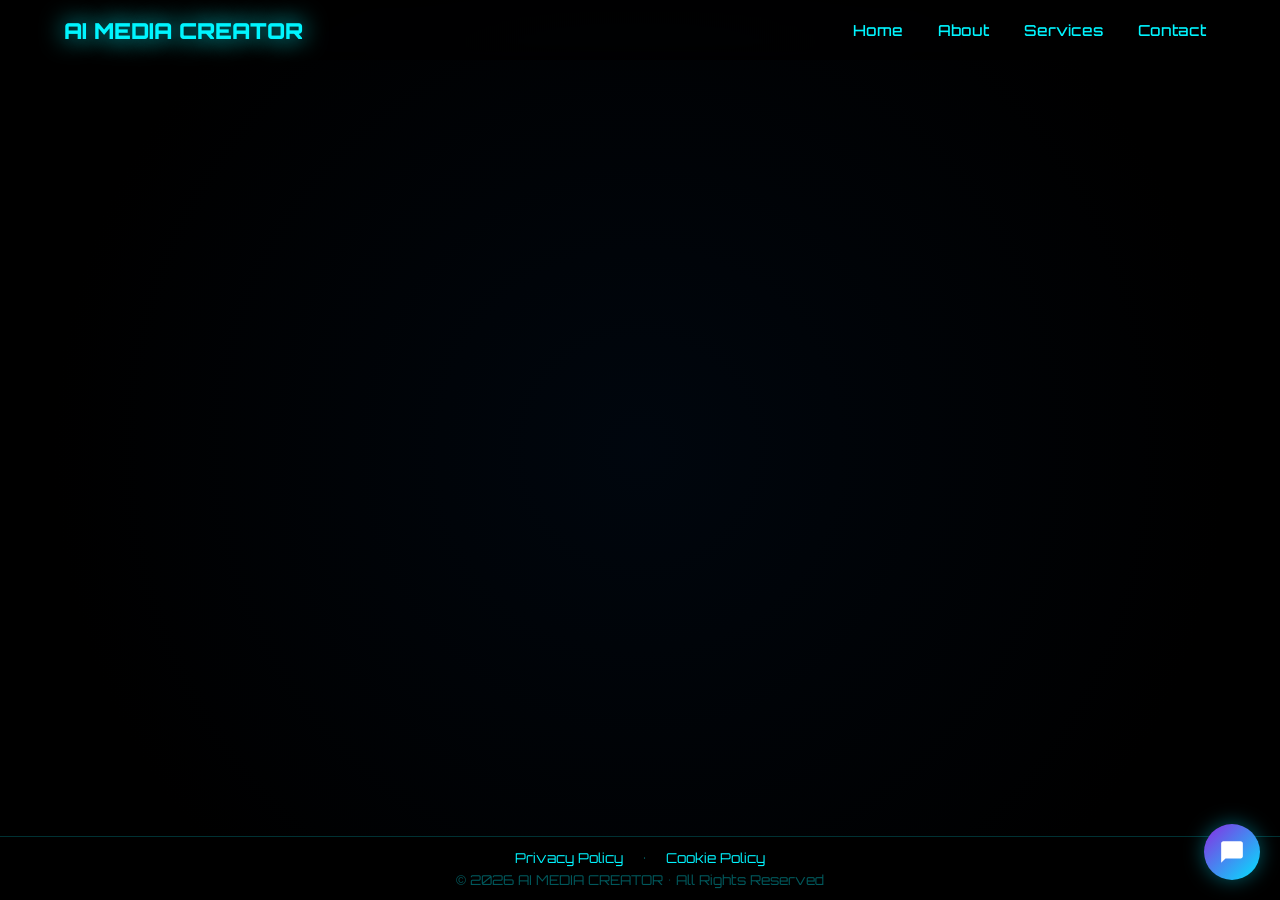
==== mediacreator/index.html @ 1df4044c "Add files via upload" ====
<!DOCTYPE html>
<html lang="en">
<head>
  <meta charset="UTF-8">
  <meta name="viewport" content="width=device-width, initial-scale=1.0">
  <!-- Erős SEO leírás és kulcsszavak a főoldalhoz -->
  <meta name="description" content="AI Media Creator is a cutting-edge creative studio specializing in AI-powered video production, AI logos, animations, and futuristic web design.">
  <meta name="keywords" content="AI video, AI media, AI creator, AI logo, artificial intelligence animation, futuristic web design, media production">
  <title>AI MEDIA CREATOR | Next-Gen AI Video & Media Studio</title>
  <style>
    @import url('https://fonts.googleapis.com/css2?family=Orbitron:wght@400;500;700;900&display=swap');
    * { margin: 0; padding: 0; box-sizing: border-box; }
    body { font-family: 'Orbitron', sans-serif; color: #00f5ff; background: #000; min-height: 100vh; display: flex; flex-direction: column; overflow-x: hidden; }
    .video-bg { position: fixed; top: 0; left: 0; width: 100%; height: 100%; object-fit: contain; z-index: -2; background: #000; }
    .overlay { position: fixed; inset: 0; background: radial-gradient(circle, rgba(0,20,45,0.30) 0%, rgba(0,0,0,0.88) 75%); z-index: -1; }
    header { position: fixed; top: 0; width: 100%; height: 60px; padding: 0 5%; display: flex; justify-content: space-between; align-items: center; z-index: 100; backdrop-filter: blur(12px); background: rgba(0,0,0,0.4); }
    .logo { font-size: 22px; font-weight: 900; text-shadow: 0 0 25px #00f5ff; }
    nav { display: flex; gap: 15px; flex-wrap: wrap; justify-content: center; }
    nav a { color: #00f5ff; text-decoration: none; font-weight: 500; font-size: 0.95rem; padding: 5px 10px; transition: 0.3s; }
    nav a:hover { text-shadow: 0 0 15px #00f5ff; color: white; }
    .main-content { flex: 1; display: flex; align-items: center; justify-content: center; position: relative; z-index: 2; padding-top: 80px; }
    footer { text-align: center; padding: 12px 20px; background: #000; border-top: 1px solid rgba(0, 245, 255, 0.2); font-size: 0.85rem; color: rgba(0, 245, 255, 0.6); z-index: 10; margin-top: auto; }
    footer a { color: #00f5ff; text-decoration: none; margin: 0 15px; transition: 0.3s; }
    footer a:hover { color: white; text-shadow: 0 0 10px #00f5ff; }
    .copyright { margin-top: 5px; opacity: 0.6; }

    @media (max-width: 768px) {
      header { flex-direction: column; height: auto; padding: 15px 5%; }
      nav { margin-top: 12px; gap: 10px; }
      .main-content { padding-top: 180px; } 
    }
  </style>
</head>
<body>
  <video class="video-bg" autoplay playsinline id="bgVideo">
    <source src="background.mp4" type="video/mp4">
  </video>
  <div class="overlay"></div>

  <header>
    <div class="logo">AI MEDIA CREATOR</div>
    <nav>
      <a href="index.html">Home</a>
      <a href="about.html">About</a>
      <a href="portfolio.html">Services</a>
      <a href="contact.html">Contact</a>
    </nav>
  </header>

  <div class="main-content">
    <!-- Ez a szöveg a képernyőn láthatatlan, de a Google el tudja olvasni! -->
    <h1 style="position:absolute; width:1px; height:1px; overflow:hidden; clip:rect(1px,1px,1px,1px);">AI Media Creator - Professional AI Video & Media Studio</h1>
  </div>

  <footer>
    <p>
      <a href="privacy.html">Privacy Policy</a> • 
      <a href="cookies.html">Cookie Policy</a>
    </p>
    <p class="copyright">© 2026 AI MEDIA CREATOR • All Rights Reserved</p>
  </footer>

  <script>
    const video = document.getElementById('bgVideo');
    video.muted = false;
    video.volume = 0.42;
    video.play().catch(() => {});
  </script>
</body>
<style>
    /* LEBEGŐ GOMB */
    #ai-chat-fab {
        position: fixed;
        bottom: 20px;
        right: 20px;
        width: 56px;
        height: 56px;
        background: linear-gradient(135deg, #8a2be2, #00e5ff);
        border: none;
        border-radius: 50%;
        cursor: pointer;
        z-index: 9999;
        display: flex;
        align-items: center;
        justify-content: center;
        box-shadow: 0 0 20px rgba(0, 229, 255, 0.4);
        transition: transform 0.2s ease, box-shadow 0.2s ease;
    }

    #ai-chat-fab:hover {
        transform: scale(1.1);
        box-shadow: 0 0 30px rgba(0, 229, 255, 0.6);
    }

    #ai-chat-fab svg {
        width: 26px;
        height: 26px;
        fill: #fff;
    }

    /* WIDGET - alapból rejtve */
    #ai-chat-widget {
        position: fixed;
        bottom: 90px;
        right: 20px;
        width: 350px;
        height: 450px;
        background-color: #050508;
        border: 1px solid #00e5ff;
        border-radius: 12px;
        box-shadow: 0 0 15px rgba(0, 229, 255, 0.2);
        display: flex;
        flex-direction: column;
        font-family: 'Segoe UI', Tahoma, Geneva, Verdana, sans-serif;
        color: #ffffff;
        z-index: 9998;
        overflow: hidden;
        transform: scale(0.8) translateY(20px);
        opacity: 0;
        pointer-events: none;
        transition: transform 0.25s ease, opacity 0.25s ease;
        transform-origin: bottom right;
    }

    #ai-chat-widget.open {
        transform: scale(1) translateY(0);
        opacity: 1;
        pointer-events: all;
    }

    @media (max-width: 480px) {
        #ai-chat-widget {
            width: calc(100vw - 24px);
            height: 380px;
            bottom: 85px;
            right: 12px;
            left: 12px;
            transform-origin: bottom center;
        }

        #ai-chat-fab {
            bottom: 16px;
            right: 16px;
        }
    }

    #ai-chat-header {
        background: linear-gradient(90deg, #1a1a2e 0%, #050508 100%);
        border-bottom: 1px solid #8a2be2;
        padding: 12px 15px;
        display: flex;
        justify-content: space-between;
        align-items: center;
        font-weight: bold;
        letter-spacing: 1px;
        font-size: 14px;
        flex-shrink: 0;
    }

    #ai-chat-close-btn {
        background: none;
        border: none;
        color: #00e5ff;
        cursor: pointer;
        font-size: 20px;
        padding: 0 5px;
        line-height: 1;
        min-width: 30px;
        min-height: 30px;
        display: flex;
        align-items: center;
        justify-content: center;
    }

    #ai-chat-messages {
        flex-grow: 1;
        padding: 12px;
        overflow-y: auto;
        display: flex;
        flex-direction: column;
        gap: 8px;
        -webkit-overflow-scrolling: touch;
    }

    .chat-message {
        padding: 9px 12px;
        border-radius: 8px;
        max-width: 85%;
        line-height: 1.4;
        font-size: 13px;
        word-break: break-word;
    }

    .ai-message {
        background-color: #1a1a2e;
        align-self: flex-start;
        border-left: 2px solid #8a2be2;
    }

    .user-message {
        background-color: #00e5ff;
        color: #000;
        align-self: flex-end;
        border-right: 2px solid #008b99;
    }

    #ai-chat-input-area {
        display: flex;
        padding: 10px;
        border-top: 1px solid #333;
        background-color: #0a0a0f;
        flex-shrink: 0;
        gap: 8px;
    }

    #ai-chat-input {
        flex-grow: 1;
        background-color: transparent;
        border: 1px solid #444;
        color: #fff;
        padding: 10px;
        border-radius: 6px;
        outline: none;
        font-size: 16px;
        min-width: 0;
    }

    #ai-chat-input:focus {
        border-color: #00e5ff;
    }

    #ai-chat-send-btn {
        background-color: #8a2be2;
        color: #fff;
        border: none;
        padding: 0 14px;
        border-radius: 6px;
        cursor: pointer;
        font-weight: bold;
        font-size: 13px;
        transition: background-color 0.3s;
        white-space: nowrap;
        flex-shrink: 0;
        min-height: 42px;
    }

    #ai-chat-send-btn:hover {
        background-color: #9d4edd;
    }
</style>

<!-- LEBEGŐ GOMB -->
<button id="ai-chat-fab" aria-label="Open chat">
    <svg viewBox="0 0 24 24" xmlns="http://www.w3.org/2000/svg">
        <path d="M20 2H4c-1.1 0-2 .9-2 2v18l4-4h14c1.1 0 2-.9 2-2V4c0-1.1-.9-2-2-2z"/>
    </svg>
</button>

<!-- CHAT WIDGET -->
<div id="ai-chat-widget">
    <div id="ai-chat-header">
        <span>✦ Nova AI Assistant</span>
        <button id="ai-chat-close-btn">✕</button>
    </div>
    <div id="ai-chat-messages">
        <div class="chat-message ai-message">Welcome! How can I help you today?</div>
    </div>
    <div id="ai-chat-input-area">
        <input type="text" id="ai-chat-input" placeholder="Type your question..." autocomplete="off">
        <button id="ai-chat-send-btn">Send</button>
    </div>
</div>

<script>
    document.addEventListener('DOMContentLoaded', () => {
        const fab = document.getElementById('ai-chat-fab');
        const chatWidget = document.getElementById('ai-chat-widget');
        const closeBtn = document.getElementById('ai-chat-close-btn');
        const messagesContainer = document.getElementById('ai-chat-messages');
        const inputField = document.getElementById('ai-chat-input');
        const sendBtn = document.getElementById('ai-chat-send-btn');

        // Megnyitás
        fab.addEventListener('click', () => {
            chatWidget.classList.add('open');
            fab.style.display = 'none';
            inputField.focus();
        });

        // Bezárás
        closeBtn.addEventListener('click', () => {
            chatWidget.classList.remove('open');
            fab.style.display = 'flex';
        });

        async function sendChatMessage() {
            const userText = inputField.value.trim();
            if (!userText) return;

            appendMessage(userText, 'user-message');
            inputField.value = '';
            sendBtn.disabled = true;
            sendBtn.textContent = '...';

            try {
                const response = await fetch('/api/chat', {
                    method: 'POST',
                    headers: { 'Content-Type': 'application/json' },
                    body: JSON.stringify({ message: userText })
                });

                const data = await response.json();

                if (data.reply) {
                    appendMessage(data.reply, 'ai-message');
                } else {
                    appendMessage("Error: Invalid response from server.", 'ai-message');
                }

            } catch (error) {
                appendMessage("Error: Could not connect to the server.", 'ai-message');
            } finally {
                sendBtn.disabled = false;
                sendBtn.textContent = 'Send';
            }
        }

        function appendMessage(text, className) {
            const messageDiv = document.createElement('div');
            messageDiv.className = `chat-message ${className}`;
            messageDiv.textContent = text;
            messagesContainer.appendChild(messageDiv);
            messagesContainer.scrollTop = messagesContainer.scrollHeight;
        }

        sendBtn.addEventListener('click', sendChatMessage);
        inputField.addEventListener('keypress', (e) => {
            if (e.key === 'Enter') sendChatMessage();
        });
    });
</script>
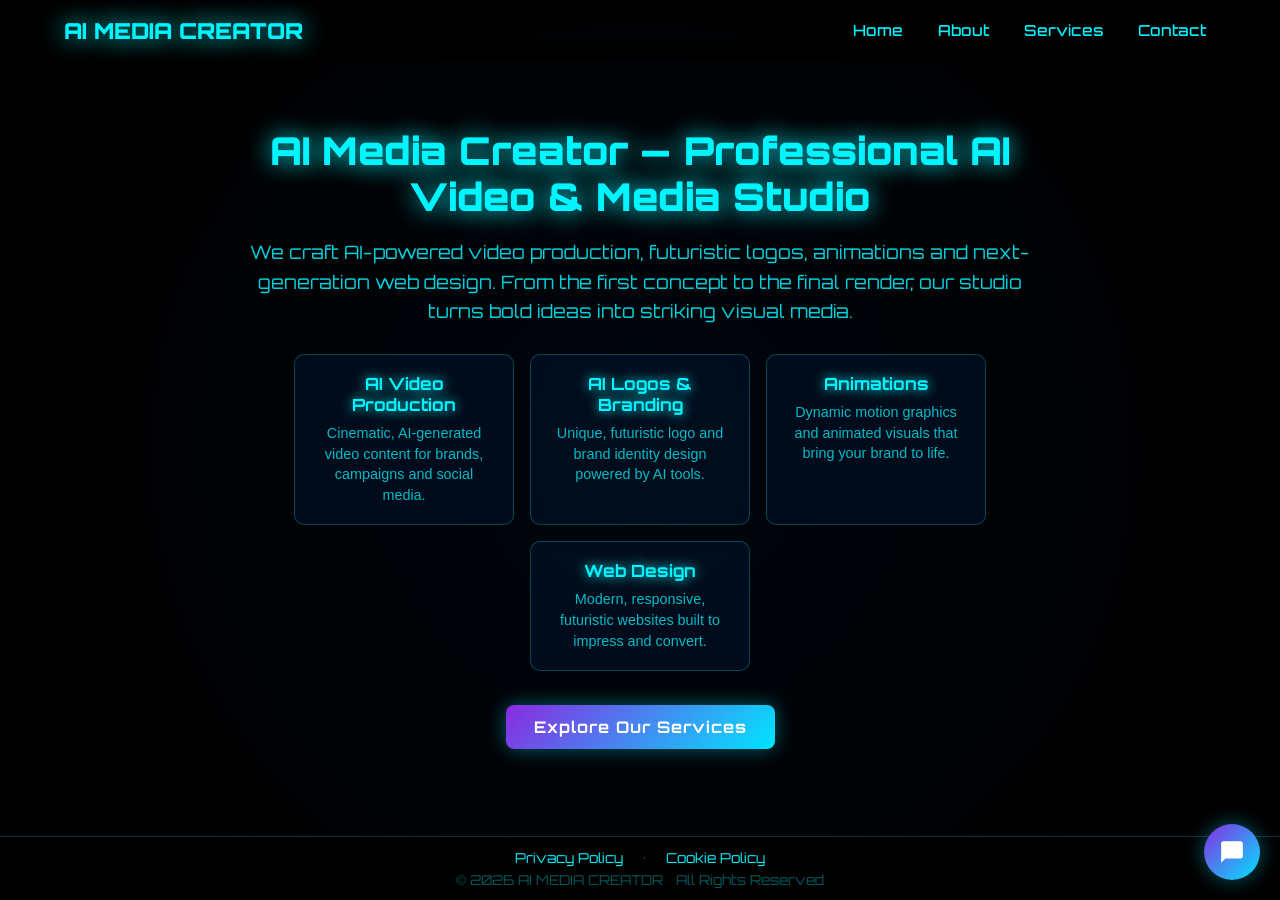
==== commit 0f7bd39c: "Add files via upload" ====
--- a/mediacreator/index.html
+++ b/mediacreator/index.html
@@ -7,6 +7,16 @@
   <meta name="description" content="AI Media Creator is a cutting-edge creative studio specializing in AI-powered video production, AI logos, animations, and futuristic web design.">
   <meta name="keywords" content="AI video, AI media, AI creator, AI logo, artificial intelligence animation, futuristic web design, media production">
   <title>AI MEDIA CREATOR | Next-Gen AI Video & Media Studio</title>
+
+  <!-- CANONICAL: ez mondja meg a Google-nek, hogy ez a fő verzió -->
+  <link rel="canonical" href="https://ai-mediacreator.com/">
+
+  <!-- Open Graph (megosztáshoz, közösségi médiához) -->
+  <meta property="og:title" content="AI MEDIA CREATOR | Next-Gen AI Video & Media Studio">
+  <meta property="og:description" content="AI-powered video production, AI logos, animations, and futuristic web design.">
+  <meta property="og:url" content="https://ai-mediacreator.com/">
+  <meta property="og:type" content="website">
+
   <style>
     @import url('https://fonts.googleapis.com/css2?family=Orbitron:wght@400;500;700;900&display=swap');
     * { margin: 0; padding: 0; box-sizing: border-box; }
@@ -18,7 +28,20 @@
     nav { display: flex; gap: 15px; flex-wrap: wrap; justify-content: center; }
     nav a { color: #00f5ff; text-decoration: none; font-weight: 500; font-size: 0.95rem; padding: 5px 10px; transition: 0.3s; }
     nav a:hover { text-shadow: 0 0 15px #00f5ff; color: white; }
-    .main-content { flex: 1; display: flex; align-items: center; justify-content: center; position: relative; z-index: 2; padding-top: 80px; }
+    .main-content { flex: 1; display: flex; align-items: center; justify-content: center; position: relative; z-index: 2; padding-top: 80px; padding-bottom: 40px; }
+
+    /* Látható, egyedi tartalom – ezt olvassa a Google ÉS a látogató is */
+    .hero { max-width: 820px; text-align: center; padding: 20px; }
+    .hero h1 { font-size: 2.4rem; font-weight: 900; text-shadow: 0 0 25px #00f5ff; margin-bottom: 18px; line-height: 1.2; }
+    .hero p.lead { font-size: 1.15rem; line-height: 1.6; color: rgba(0,245,255,0.85); margin-bottom: 28px; }
+    .services { display: flex; flex-wrap: wrap; gap: 16px; justify-content: center; margin-bottom: 30px; }
+    .service-card { background: rgba(0,20,45,0.55); border: 1px solid rgba(0,245,255,0.25); border-radius: 10px; padding: 18px 20px; width: 220px; backdrop-filter: blur(6px); transition: 0.3s; }
+    .service-card:hover { border-color: #00f5ff; box-shadow: 0 0 20px rgba(0,245,255,0.3); }
+    .service-card h2 { font-size: 1.05rem; margin-bottom: 8px; text-shadow: 0 0 12px #00f5ff; }
+    .service-card p { font-size: 0.9rem; line-height: 1.45; color: rgba(0,245,255,0.75); font-family: 'Segoe UI', sans-serif; }
+    .cta { display: inline-block; margin-top: 4px; padding: 12px 28px; background: linear-gradient(135deg, #8a2be2, #00e5ff); color: #fff; text-decoration: none; border-radius: 8px; font-weight: 700; letter-spacing: 1px; box-shadow: 0 0 20px rgba(0,229,255,0.4); transition: 0.3s; }
+    .cta:hover { transform: scale(1.05); box-shadow: 0 0 30px rgba(0,229,255,0.6); }
+
     footer { text-align: center; padding: 12px 20px; background: #000; border-top: 1px solid rgba(0, 245, 255, 0.2); font-size: 0.85rem; color: rgba(0, 245, 255, 0.6); z-index: 10; margin-top: auto; }
     footer a { color: #00f5ff; text-decoration: none; margin: 0 15px; transition: 0.3s; }
     footer a:hover { color: white; text-shadow: 0 0 10px #00f5ff; }
@@ -27,7 +50,10 @@
     @media (max-width: 768px) {
       header { flex-direction: column; height: auto; padding: 15px 5%; }
       nav { margin-top: 12px; gap: 10px; }
-      .main-content { padding-top: 180px; } 
+      .main-content { padding-top: 180px; }
+      .hero h1 { font-size: 1.8rem; }
+      .hero p.lead { font-size: 1rem; }
+      .service-card { width: 100%; max-width: 320px; }
     }
   </style>
 </head>
@@ -48,13 +74,40 @@
   </header>
 
   <div class="main-content">
-    <!-- Ez a szöveg a képernyőn láthatatlan, de a Google el tudja olvasni! -->
-    <h1 style="position:absolute; width:1px; height:1px; overflow:hidden; clip:rect(1px,1px,1px,1px);">AI Media Creator - Professional AI Video & Media Studio</h1>
+    <div class="hero">
+      <h1>AI Media Creator — Professional AI Video &amp; Media Studio</h1>
+      <p class="lead">
+        We craft AI-powered video production, futuristic logos, animations and
+        next-generation web design. From the first concept to the final render,
+        our studio turns bold ideas into striking visual media.
+      </p>
+
+      <div class="services">
+        <div class="service-card">
+          <h2>AI Video Production</h2>
+          <p>Cinematic, AI-generated video content for brands, campaigns and social media.</p>
+        </div>
+        <div class="service-card">
+          <h2>AI Logos &amp; Branding</h2>
+          <p>Unique, futuristic logo and brand identity design powered by AI tools.</p>
+        </div>
+        <div class="service-card">
+          <h2>Animations</h2>
+          <p>Dynamic motion graphics and animated visuals that bring your brand to life.</p>
+        </div>
+        <div class="service-card">
+          <h2>Web Design</h2>
+          <p>Modern, responsive, futuristic websites built to impress and convert.</p>
+        </div>
+      </div>
+
+      <a href="portfolio.html" class="cta">Explore Our Services</a>
+    </div>
   </div>
 
   <footer>
     <p>
-      <a href="privacy.html">Privacy Policy</a> • 
+      <a href="privacy.html">Privacy Policy</a> •
       <a href="cookies.html">Cookie Policy</a>
     </p>
     <p class="copyright">© 2026 AI MEDIA CREATOR • All Rights Reserved</p>
@@ -66,7 +119,7 @@
     video.volume = 0.42;
     video.play().catch(() => {});
   </script>
-</body>
+
 <style>
     /* LEBEGŐ GOMB */
     #ai-chat-fab {
@@ -338,4 +391,6 @@
             if (e.key === 'Enter') sendChatMessage();
         });
     });
-</script>+</script>
+</body>
+</html>
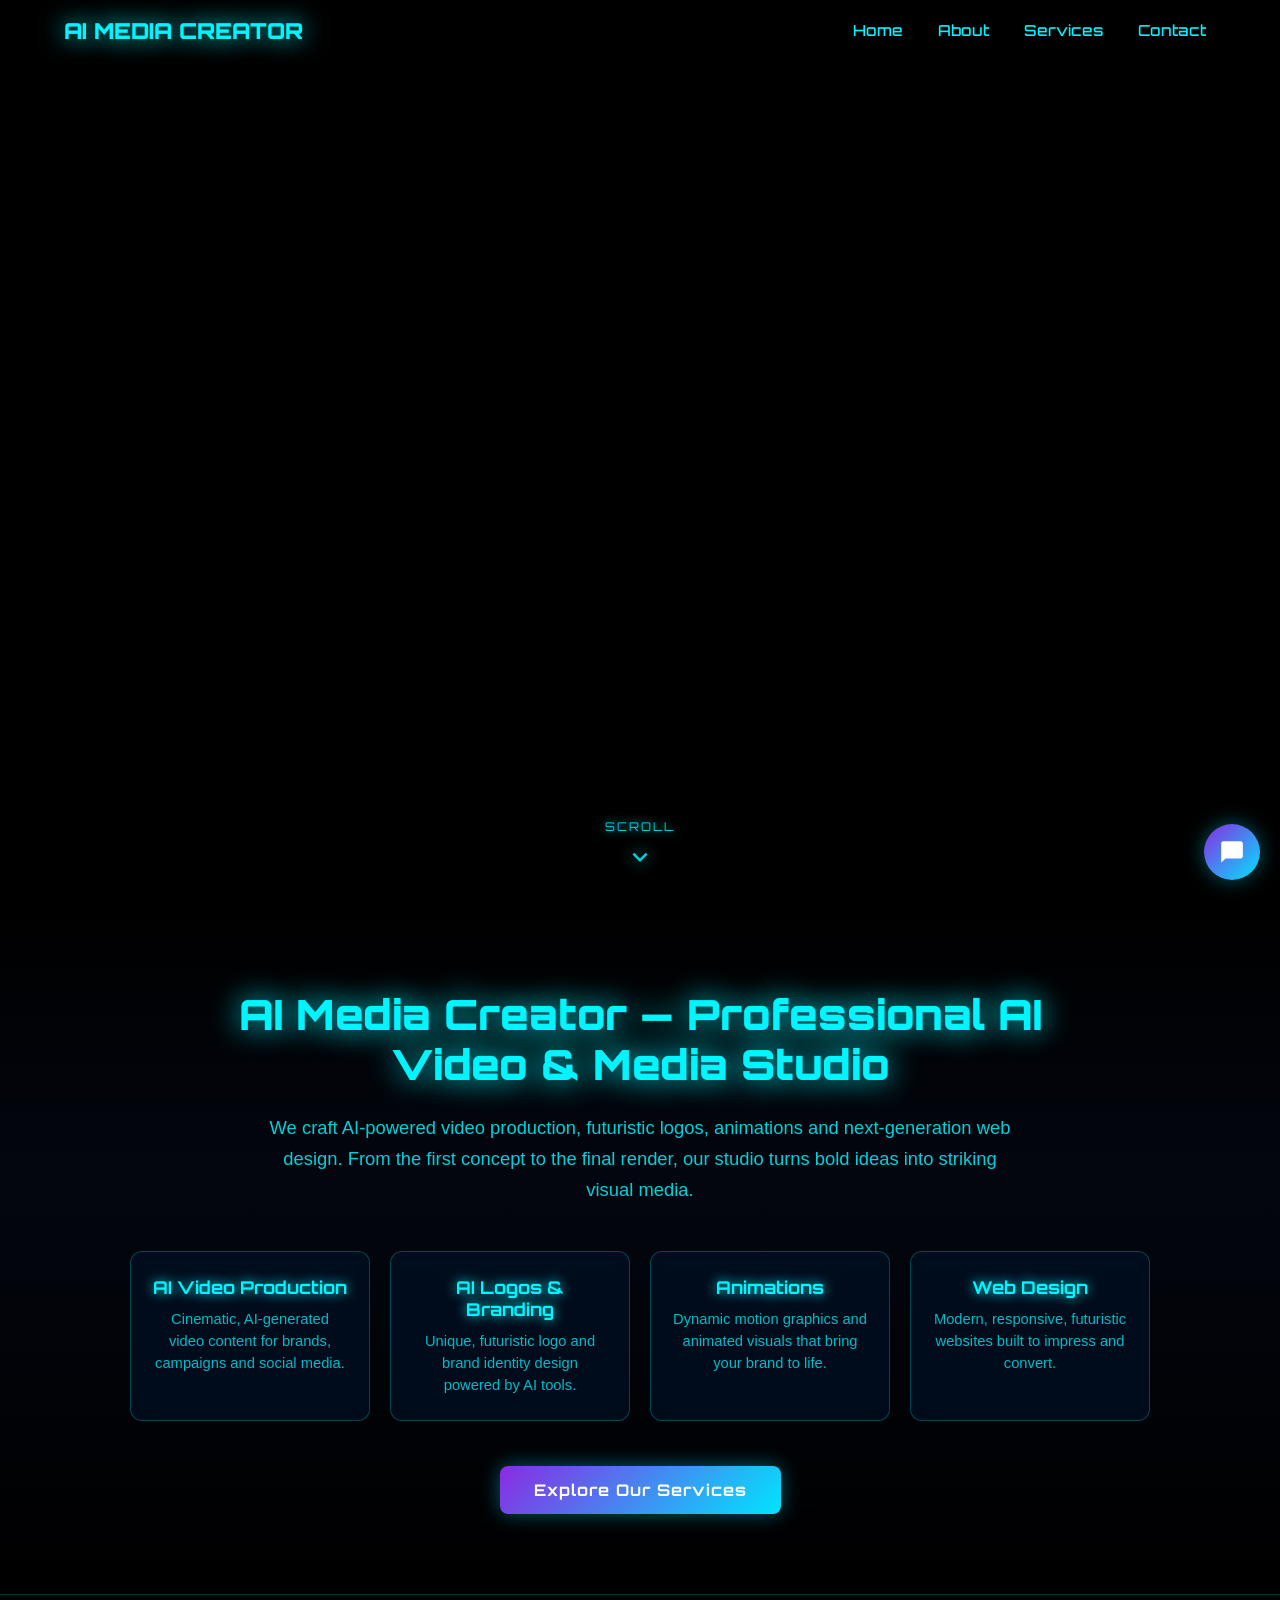
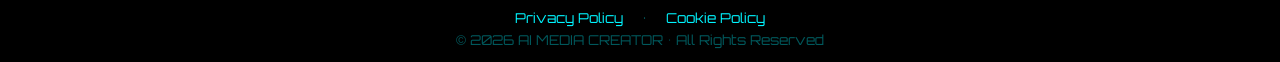
==== commit ea98156a: "Add files via upload" ====
--- a/mediacreator/index.html
+++ b/mediacreator/index.html
@@ -3,66 +3,79 @@
 <head>
   <meta charset="UTF-8">
   <meta name="viewport" content="width=device-width, initial-scale=1.0">
-  <!-- Erős SEO leírás és kulcsszavak a főoldalhoz -->
   <meta name="description" content="AI Media Creator is a cutting-edge creative studio specializing in AI-powered video production, AI logos, animations, and futuristic web design.">
   <meta name="keywords" content="AI video, AI media, AI creator, AI logo, artificial intelligence animation, futuristic web design, media production">
   <title>AI MEDIA CREATOR | Next-Gen AI Video & Media Studio</title>
-
-  <!-- CANONICAL: ez mondja meg a Google-nek, hogy ez a fő verzió -->
+ 
+  <!-- CANONICAL -->
   <link rel="canonical" href="https://ai-mediacreator.com/">
-
-  <!-- Open Graph (megosztáshoz, közösségi médiához) -->
+ 
+  <!-- Open Graph -->
   <meta property="og:title" content="AI MEDIA CREATOR | Next-Gen AI Video & Media Studio">
   <meta property="og:description" content="AI-powered video production, AI logos, animations, and futuristic web design.">
   <meta property="og:url" content="https://ai-mediacreator.com/">
   <meta property="og:type" content="website">
-
+ 
   <style>
     @import url('https://fonts.googleapis.com/css2?family=Orbitron:wght@400;500;700;900&display=swap');
     * { margin: 0; padding: 0; box-sizing: border-box; }
-    body { font-family: 'Orbitron', sans-serif; color: #00f5ff; background: #000; min-height: 100vh; display: flex; flex-direction: column; overflow-x: hidden; }
-    .video-bg { position: fixed; top: 0; left: 0; width: 100%; height: 100%; object-fit: contain; z-index: -2; background: #000; }
-    .overlay { position: fixed; inset: 0; background: radial-gradient(circle, rgba(0,20,45,0.30) 0%, rgba(0,0,0,0.88) 75%); z-index: -1; }
+    html { scroll-behavior: smooth; }
+    body { font-family: 'Orbitron', sans-serif; color: #00f5ff; background: #000; overflow-x: hidden; }
+ 
+    /* HEADER */
     header { position: fixed; top: 0; width: 100%; height: 60px; padding: 0 5%; display: flex; justify-content: space-between; align-items: center; z-index: 100; backdrop-filter: blur(12px); background: rgba(0,0,0,0.4); }
     .logo { font-size: 22px; font-weight: 900; text-shadow: 0 0 25px #00f5ff; }
     nav { display: flex; gap: 15px; flex-wrap: wrap; justify-content: center; }
     nav a { color: #00f5ff; text-decoration: none; font-weight: 500; font-size: 0.95rem; padding: 5px 10px; transition: 0.3s; }
     nav a:hover { text-shadow: 0 0 15px #00f5ff; color: white; }
-    .main-content { flex: 1; display: flex; align-items: center; justify-content: center; position: relative; z-index: 2; padding-top: 80px; padding-bottom: 40px; }
-
-    /* Látható, egyedi tartalom – ezt olvassa a Google ÉS a látogató is */
-    .hero { max-width: 820px; text-align: center; padding: 20px; }
-    .hero h1 { font-size: 2.4rem; font-weight: 900; text-shadow: 0 0 25px #00f5ff; margin-bottom: 18px; line-height: 1.2; }
-    .hero p.lead { font-size: 1.15rem; line-height: 1.6; color: rgba(0,245,255,0.85); margin-bottom: 28px; }
-    .services { display: flex; flex-wrap: wrap; gap: 16px; justify-content: center; margin-bottom: 30px; }
-    .service-card { background: rgba(0,20,45,0.55); border: 1px solid rgba(0,245,255,0.25); border-radius: 10px; padding: 18px 20px; width: 220px; backdrop-filter: blur(6px); transition: 0.3s; }
-    .service-card:hover { border-color: #00f5ff; box-shadow: 0 0 20px rgba(0,245,255,0.3); }
-    .service-card h2 { font-size: 1.05rem; margin-bottom: 8px; text-shadow: 0 0 12px #00f5ff; }
-    .service-card p { font-size: 0.9rem; line-height: 1.45; color: rgba(0,245,255,0.75); font-family: 'Segoe UI', sans-serif; }
-    .cta { display: inline-block; margin-top: 4px; padding: 12px 28px; background: linear-gradient(135deg, #8a2be2, #00e5ff); color: #fff; text-decoration: none; border-radius: 8px; font-weight: 700; letter-spacing: 1px; box-shadow: 0 0 20px rgba(0,229,255,0.4); transition: 0.3s; }
+ 
+    /* HERO – a videó teljes képernyőn, semmi nem takarja */
+    .hero { position: relative; width: 100%; height: 100vh; background: #000; display: flex; align-items: center; justify-content: center; overflow: hidden; }
+    .hero video { width: 100%; height: 100%; object-fit: contain; background: #000; }
+ 
+    /* Lefelé mutató nyíl */
+    .scroll-cue { position: absolute; bottom: 28px; left: 50%; transform: translateX(-50%); z-index: 5; display: flex; flex-direction: column; align-items: center; gap: 8px; cursor: pointer; text-decoration: none; color: #00f5ff; opacity: 0.85; transition: opacity 0.3s; }
+    .scroll-cue:hover { opacity: 1; }
+    .scroll-cue span { font-size: 0.75rem; letter-spacing: 2px; text-shadow: 0 0 10px #00f5ff; }
+    .scroll-cue svg { width: 30px; height: 30px; fill: #00f5ff; filter: drop-shadow(0 0 8px #00f5ff); animation: bob 2s ease-in-out infinite; }
+    /* Amikor a videó véget ér, erősebben hívja a figyelmet */
+    .scroll-cue.active svg { animation: bobStrong 1s ease-in-out infinite; }
+    .scroll-cue.active { opacity: 1; }
+    @keyframes bob { 0%,100% { transform: translateY(0); } 50% { transform: translateY(8px); } }
+    @keyframes bobStrong { 0%,100% { transform: translateY(0); } 50% { transform: translateY(14px); } }
+ 
+    /* TARTALOM – a videó alatt, görgetésre */
+    .content { position: relative; background: linear-gradient(180deg, #000 0%, #03060f 40%, #000 100%); padding: 90px 5% 80px; display: flex; flex-direction: column; align-items: center; text-align: center; }
+    .content h1 { font-size: 2.6rem; font-weight: 900; text-shadow: 0 0 30px #00f5ff; margin-bottom: 22px; line-height: 1.2; max-width: 900px; }
+    .content .lead { font-size: 1.15rem; line-height: 1.7; color: rgba(0,245,255,0.85); max-width: 760px; margin-bottom: 45px; font-family: 'Segoe UI', sans-serif; }
+    .services { display: flex; flex-wrap: wrap; gap: 20px; justify-content: center; max-width: 1100px; margin-bottom: 45px; }
+    .service-card { background: rgba(0,20,45,0.55); border: 1px solid rgba(0,245,255,0.25); border-radius: 12px; padding: 24px 22px; width: 240px; backdrop-filter: blur(6px); transition: 0.3s; }
+    .service-card:hover { border-color: #00f5ff; box-shadow: 0 0 22px rgba(0,245,255,0.3); transform: translateY(-4px); }
+    .service-card h2 { font-size: 1.1rem; margin-bottom: 10px; text-shadow: 0 0 12px #00f5ff; }
+    .service-card p { font-size: 0.92rem; line-height: 1.5; color: rgba(0,245,255,0.75); font-family: 'Segoe UI', sans-serif; }
+    .cta { display: inline-block; padding: 14px 34px; background: linear-gradient(135deg, #8a2be2, #00e5ff); color: #fff; text-decoration: none; border-radius: 8px; font-weight: 700; letter-spacing: 1px; box-shadow: 0 0 20px rgba(0,229,255,0.4); transition: 0.3s; }
     .cta:hover { transform: scale(1.05); box-shadow: 0 0 30px rgba(0,229,255,0.6); }
-
-    footer { text-align: center; padding: 12px 20px; background: #000; border-top: 1px solid rgba(0, 245, 255, 0.2); font-size: 0.85rem; color: rgba(0, 245, 255, 0.6); z-index: 10; margin-top: auto; }
+ 
+    footer { text-align: center; padding: 14px 20px; background: #000; border-top: 1px solid rgba(0, 245, 255, 0.2); font-size: 0.85rem; color: rgba(0, 245, 255, 0.6); }
     footer a { color: #00f5ff; text-decoration: none; margin: 0 15px; transition: 0.3s; }
     footer a:hover { color: white; text-shadow: 0 0 10px #00f5ff; }
     .copyright { margin-top: 5px; opacity: 0.6; }
-
+ 
     @media (max-width: 768px) {
-      header { flex-direction: column; height: auto; padding: 15px 5%; }
-      nav { margin-top: 12px; gap: 10px; }
-      .main-content { padding-top: 180px; }
-      .hero h1 { font-size: 1.8rem; }
-      .hero p.lead { font-size: 1rem; }
+      header { flex-direction: column; height: auto; padding: 12px 5%; }
+      nav { margin-top: 10px; gap: 10px; }
+      .content h1 { font-size: 1.8rem; }
+      .content .lead { font-size: 1rem; }
       .service-card { width: 100%; max-width: 320px; }
+    }
+    @media (prefers-reduced-motion: reduce) {
+      html { scroll-behavior: auto; }
+      .scroll-cue svg { animation: none; }
     }
   </style>
 </head>
 <body>
-  <video class="video-bg" autoplay playsinline id="bgVideo">
-    <source src="background.mp4" type="video/mp4">
-  </video>
-  <div class="overlay"></div>
-
+ 
   <header>
     <div class="logo">AI MEDIA CREATOR</div>
     <nav>
@@ -72,39 +85,49 @@
       <a href="contact.html">Contact</a>
     </nav>
   </header>
-
-  <div class="main-content">
-    <div class="hero">
-      <h1>AI Media Creator — Professional AI Video &amp; Media Studio</h1>
-      <p class="lead">
-        We craft AI-powered video production, futuristic logos, animations and
-        next-generation web design. From the first concept to the final render,
-        our studio turns bold ideas into striking visual media.
-      </p>
-
-      <div class="services">
-        <div class="service-card">
-          <h2>AI Video Production</h2>
-          <p>Cinematic, AI-generated video content for brands, campaigns and social media.</p>
-        </div>
-        <div class="service-card">
-          <h2>AI Logos &amp; Branding</h2>
-          <p>Unique, futuristic logo and brand identity design powered by AI tools.</p>
-        </div>
-        <div class="service-card">
-          <h2>Animations</h2>
-          <p>Dynamic motion graphics and animated visuals that bring your brand to life.</p>
-        </div>
-        <div class="service-card">
-          <h2>Web Design</h2>
-          <p>Modern, responsive, futuristic websites built to impress and convert.</p>
-        </div>
+ 
+  <!-- NYITÓ VIDEÓ: teljes képernyő, semmi nem takarja -->
+  <section class="hero">
+    <video autoplay playsinline id="bgVideo">
+      <source src="background.mp4" type="video/mp4">
+    </video>
+    <a href="#content" class="scroll-cue" id="scrollCue" aria-label="Scroll down">
+      <span>SCROLL</span>
+      <svg viewBox="0 0 24 24" xmlns="http://www.w3.org/2000/svg"><path d="M12 16l-6-6 1.41-1.41L12 13.17l4.59-4.58L18 10z"/></svg>
+    </a>
+  </section>
+ 
+  <!-- TARTALOM: a videó alatt, görgetésre jelenik meg -->
+  <section class="content" id="content">
+    <h1>AI Media Creator — Professional AI Video &amp; Media Studio</h1>
+    <p class="lead">
+      We craft AI-powered video production, futuristic logos, animations and
+      next-generation web design. From the first concept to the final render,
+      our studio turns bold ideas into striking visual media.
+    </p>
+ 
+    <div class="services">
+      <div class="service-card">
+        <h2>AI Video Production</h2>
+        <p>Cinematic, AI-generated video content for brands, campaigns and social media.</p>
       </div>
-
-      <a href="portfolio.html" class="cta">Explore Our Services</a>
+      <div class="service-card">
+        <h2>AI Logos &amp; Branding</h2>
+        <p>Unique, futuristic logo and brand identity design powered by AI tools.</p>
+      </div>
+      <div class="service-card">
+        <h2>Animations</h2>
+        <p>Dynamic motion graphics and animated visuals that bring your brand to life.</p>
+      </div>
+      <div class="service-card">
+        <h2>Web Design</h2>
+        <p>Modern, responsive, futuristic websites built to impress and convert.</p>
+      </div>
     </div>
-  </div>
-
+ 
+    <a href="portfolio.html" class="cta">Explore Our Services</a>
+  </section>
+ 
   <footer>
     <p>
       <a href="privacy.html">Privacy Policy</a> •
@@ -112,14 +135,26 @@
     </p>
     <p class="copyright">© 2026 AI MEDIA CREATOR • All Rights Reserved</p>
   </footer>
-
+ 
   <script>
     const video = document.getElementById('bgVideo');
+    const scrollCue = document.getElementById('scrollCue');
+ 
+    // Hang bekapcsolva (ahogy az eredetiben volt)
     video.muted = false;
     video.volume = 0.42;
-    video.play().catch(() => {});
+    video.play().catch(() => {
+      // Ha a böngésző blokkolja a hangos autoplayt, némán indítjuk
+      video.muted = true;
+      video.play().catch(() => {});
+    });
+ 
+    // Amikor a videó véget ér: a nyíl erősebben pulzál, hogy lefelé hívja a figyelmet
+    video.addEventListener('ended', () => {
+      scrollCue.classList.add('active');
+    });
   </script>
-
+ 
 <style>
     /* LEBEGŐ GOMB */
     #ai-chat-fab {
@@ -139,19 +174,18 @@
         box-shadow: 0 0 20px rgba(0, 229, 255, 0.4);
         transition: transform 0.2s ease, box-shadow 0.2s ease;
     }
-
+ 
     #ai-chat-fab:hover {
         transform: scale(1.1);
         box-shadow: 0 0 30px rgba(0, 229, 255, 0.6);
     }
-
+ 
     #ai-chat-fab svg {
         width: 26px;
         height: 26px;
         fill: #fff;
     }
-
-    /* WIDGET - alapból rejtve */
+ 
     #ai-chat-widget {
         position: fixed;
         bottom: 90px;
@@ -174,13 +208,13 @@
         transition: transform 0.25s ease, opacity 0.25s ease;
         transform-origin: bottom right;
     }
-
+ 
     #ai-chat-widget.open {
         transform: scale(1) translateY(0);
         opacity: 1;
         pointer-events: all;
     }
-
+ 
     @media (max-width: 480px) {
         #ai-chat-widget {
             width: calc(100vw - 24px);
@@ -190,13 +224,13 @@
             left: 12px;
             transform-origin: bottom center;
         }
-
+ 
         #ai-chat-fab {
             bottom: 16px;
             right: 16px;
         }
     }
-
+ 
     #ai-chat-header {
         background: linear-gradient(90deg, #1a1a2e 0%, #050508 100%);
         border-bottom: 1px solid #8a2be2;
@@ -209,7 +243,7 @@
         font-size: 14px;
         flex-shrink: 0;
     }
-
+ 
     #ai-chat-close-btn {
         background: none;
         border: none;
@@ -224,7 +258,7 @@
         align-items: center;
         justify-content: center;
     }
-
+ 
     #ai-chat-messages {
         flex-grow: 1;
         padding: 12px;
@@ -234,7 +268,7 @@
         gap: 8px;
         -webkit-overflow-scrolling: touch;
     }
-
+ 
     .chat-message {
         padding: 9px 12px;
         border-radius: 8px;
@@ -243,20 +277,20 @@
         font-size: 13px;
         word-break: break-word;
     }
-
+ 
     .ai-message {
         background-color: #1a1a2e;
         align-self: flex-start;
         border-left: 2px solid #8a2be2;
     }
-
+ 
     .user-message {
         background-color: #00e5ff;
         color: #000;
         align-self: flex-end;
         border-right: 2px solid #008b99;
     }
-
+ 
     #ai-chat-input-area {
         display: flex;
         padding: 10px;
@@ -265,7 +299,7 @@
         flex-shrink: 0;
         gap: 8px;
     }
-
+ 
     #ai-chat-input {
         flex-grow: 1;
         background-color: transparent;
@@ -277,11 +311,11 @@
         font-size: 16px;
         min-width: 0;
     }
-
+ 
     #ai-chat-input:focus {
         border-color: #00e5ff;
     }
-
+ 
     #ai-chat-send-btn {
         background-color: #8a2be2;
         color: #fff;
@@ -296,19 +330,19 @@
         flex-shrink: 0;
         min-height: 42px;
     }
-
+ 
     #ai-chat-send-btn:hover {
         background-color: #9d4edd;
     }
 </style>
-
+ 
 <!-- LEBEGŐ GOMB -->
 <button id="ai-chat-fab" aria-label="Open chat">
     <svg viewBox="0 0 24 24" xmlns="http://www.w3.org/2000/svg">
         <path d="M20 2H4c-1.1 0-2 .9-2 2v18l4-4h14c1.1 0 2-.9 2-2V4c0-1.1-.9-2-2-2z"/>
     </svg>
 </button>
-
+ 
 <!-- CHAT WIDGET -->
 <div id="ai-chat-widget">
     <div id="ai-chat-header">
@@ -323,7 +357,7 @@
         <button id="ai-chat-send-btn">Send</button>
     </div>
 </div>
-
+ 
 <script>
     document.addEventListener('DOMContentLoaded', () => {
         const fab = document.getElementById('ai-chat-fab');
@@ -332,44 +366,42 @@
         const messagesContainer = document.getElementById('ai-chat-messages');
         const inputField = document.getElementById('ai-chat-input');
         const sendBtn = document.getElementById('ai-chat-send-btn');
-
-        // Megnyitás
+ 
         fab.addEventListener('click', () => {
             chatWidget.classList.add('open');
             fab.style.display = 'none';
             inputField.focus();
         });
-
-        // Bezárás
+ 
         closeBtn.addEventListener('click', () => {
             chatWidget.classList.remove('open');
             fab.style.display = 'flex';
         });
-
+ 
         async function sendChatMessage() {
             const userText = inputField.value.trim();
             if (!userText) return;
-
+ 
             appendMessage(userText, 'user-message');
             inputField.value = '';
             sendBtn.disabled = true;
             sendBtn.textContent = '...';
-
+ 
             try {
                 const response = await fetch('/api/chat', {
                     method: 'POST',
                     headers: { 'Content-Type': 'application/json' },
                     body: JSON.stringify({ message: userText })
                 });
-
+ 
                 const data = await response.json();
-
+ 
                 if (data.reply) {
                     appendMessage(data.reply, 'ai-message');
                 } else {
                     appendMessage("Error: Invalid response from server.", 'ai-message');
                 }
-
+ 
             } catch (error) {
                 appendMessage("Error: Could not connect to the server.", 'ai-message');
             } finally {
@@ -377,7 +409,7 @@
                 sendBtn.textContent = 'Send';
             }
         }
-
+ 
         function appendMessage(text, className) {
             const messageDiv = document.createElement('div');
             messageDiv.className = `chat-message ${className}`;
@@ -385,7 +417,7 @@
             messagesContainer.appendChild(messageDiv);
             messagesContainer.scrollTop = messagesContainer.scrollHeight;
         }
-
+ 
         sendBtn.addEventListener('click', sendChatMessage);
         inputField.addEventListener('keypress', (e) => {
             if (e.key === 'Enter') sendChatMessage();
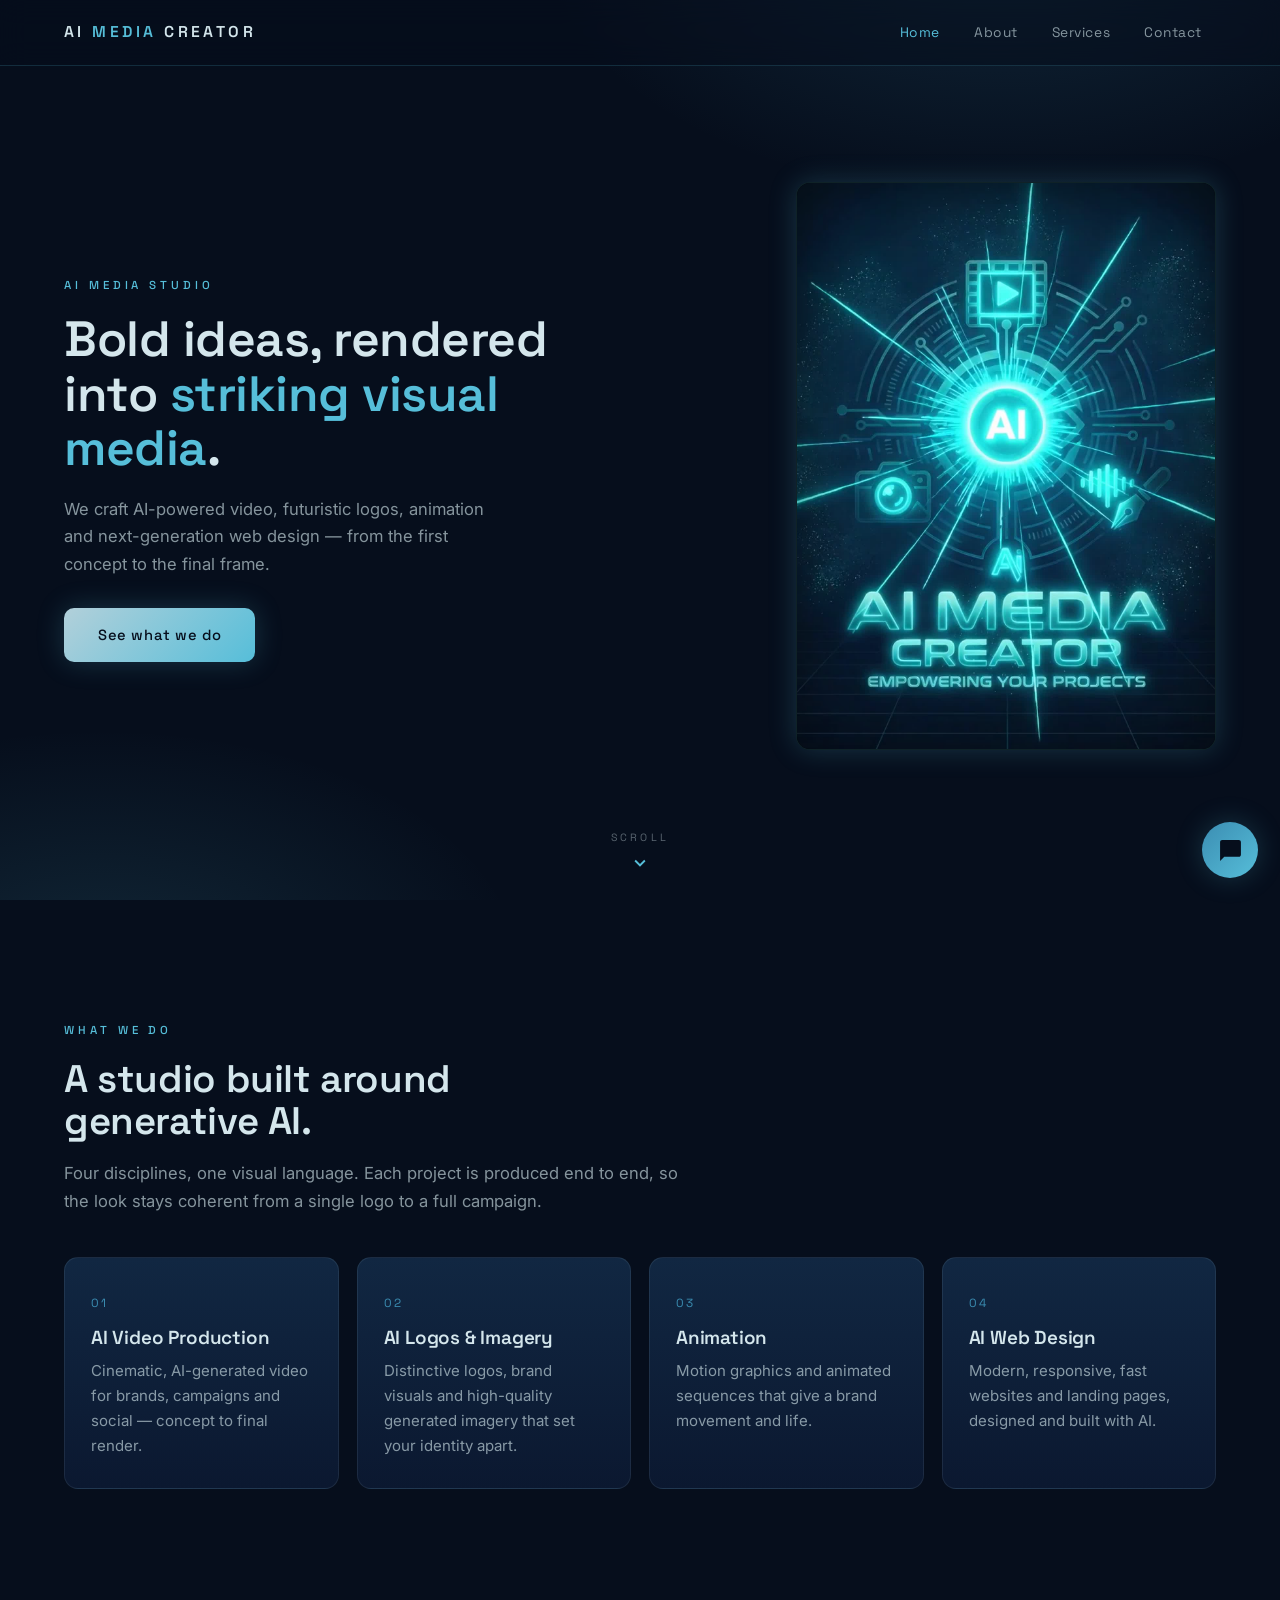
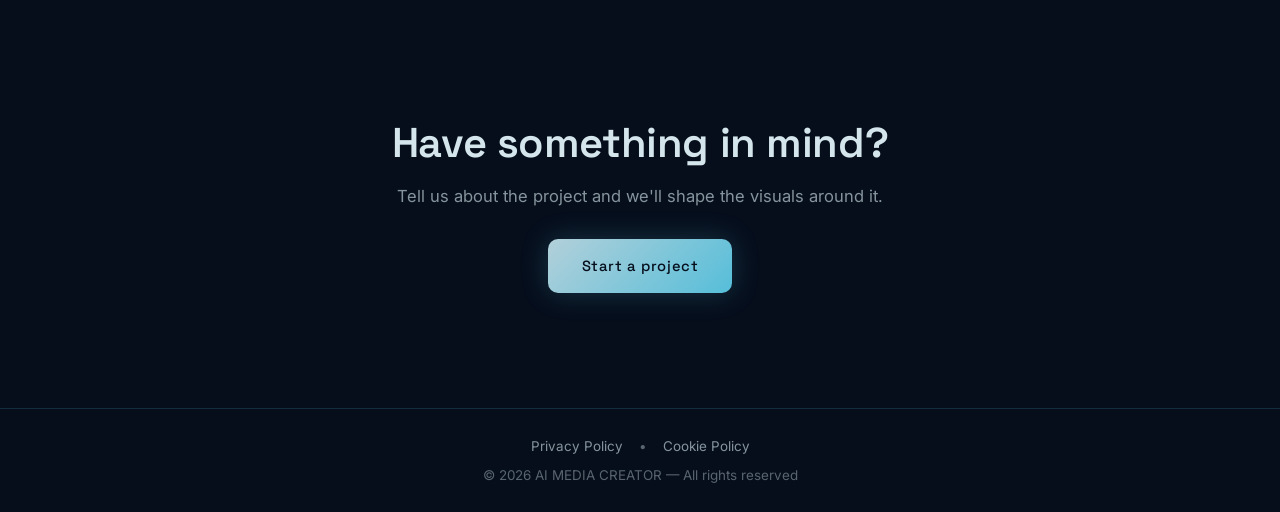
==== commit 9da02aa4: "Add files via upload" ====
--- a/mediacreator/index.html
+++ b/mediacreator/index.html
@@ -3,426 +3,123 @@
 <head>
   <meta charset="UTF-8">
   <meta name="viewport" content="width=device-width, initial-scale=1.0">
-  <meta name="description" content="AI Media Creator is a cutting-edge creative studio specializing in AI-powered video production, AI logos, animations, and futuristic web design.">
-  <meta name="keywords" content="AI video, AI media, AI creator, AI logo, artificial intelligence animation, futuristic web design, media production">
-  <title>AI MEDIA CREATOR | Next-Gen AI Video & Media Studio</title>
- 
-  <!-- CANONICAL -->
+  <meta name="description" content="AI Media Creator is a creative studio specialising in AI-powered video production, AI logos, animation and futuristic web design.">
+  <title>AI MEDIA CREATOR | AI Video, Logos & Web Design Studio</title>
+
   <link rel="canonical" href="https://ai-mediacreator.com/">
- 
-  <!-- Open Graph -->
-  <meta property="og:title" content="AI MEDIA CREATOR | Next-Gen AI Video & Media Studio">
-  <meta property="og:description" content="AI-powered video production, AI logos, animations, and futuristic web design.">
+  <meta property="og:title" content="AI MEDIA CREATOR | AI Video, Logos & Web Design Studio">
+  <meta property="og:description" content="AI Media Creator is a creative studio specialising in AI-powered video production, AI logos, animation and futuristic web design.">
   <meta property="og:url" content="https://ai-mediacreator.com/">
   <meta property="og:type" content="website">
- 
-  <style>
-    @import url('https://fonts.googleapis.com/css2?family=Orbitron:wght@400;500;700;900&display=swap');
-    * { margin: 0; padding: 0; box-sizing: border-box; }
-    html { scroll-behavior: smooth; }
-    body { font-family: 'Orbitron', sans-serif; color: #00f5ff; background: #000; overflow-x: hidden; }
- 
-    /* HEADER */
-    header { position: fixed; top: 0; width: 100%; height: 60px; padding: 0 5%; display: flex; justify-content: space-between; align-items: center; z-index: 100; backdrop-filter: blur(12px); background: rgba(0,0,0,0.4); }
-    .logo { font-size: 22px; font-weight: 900; text-shadow: 0 0 25px #00f5ff; }
-    nav { display: flex; gap: 15px; flex-wrap: wrap; justify-content: center; }
-    nav a { color: #00f5ff; text-decoration: none; font-weight: 500; font-size: 0.95rem; padding: 5px 10px; transition: 0.3s; }
-    nav a:hover { text-shadow: 0 0 15px #00f5ff; color: white; }
- 
-    /* HERO – a videó teljes képernyőn, semmi nem takarja */
-    .hero { position: relative; width: 100%; height: 100vh; background: #000; display: flex; align-items: center; justify-content: center; overflow: hidden; }
-    .hero video { width: 100%; height: 100%; object-fit: contain; background: #000; }
- 
-    /* Lefelé mutató nyíl */
-    .scroll-cue { position: absolute; bottom: 28px; left: 50%; transform: translateX(-50%); z-index: 5; display: flex; flex-direction: column; align-items: center; gap: 8px; cursor: pointer; text-decoration: none; color: #00f5ff; opacity: 0.85; transition: opacity 0.3s; }
-    .scroll-cue:hover { opacity: 1; }
-    .scroll-cue span { font-size: 0.75rem; letter-spacing: 2px; text-shadow: 0 0 10px #00f5ff; }
-    .scroll-cue svg { width: 30px; height: 30px; fill: #00f5ff; filter: drop-shadow(0 0 8px #00f5ff); animation: bob 2s ease-in-out infinite; }
-    /* Amikor a videó véget ér, erősebben hívja a figyelmet */
-    .scroll-cue.active svg { animation: bobStrong 1s ease-in-out infinite; }
-    .scroll-cue.active { opacity: 1; }
-    @keyframes bob { 0%,100% { transform: translateY(0); } 50% { transform: translateY(8px); } }
-    @keyframes bobStrong { 0%,100% { transform: translateY(0); } 50% { transform: translateY(14px); } }
- 
-    /* TARTALOM – a videó alatt, görgetésre */
-    .content { position: relative; background: linear-gradient(180deg, #000 0%, #03060f 40%, #000 100%); padding: 90px 5% 80px; display: flex; flex-direction: column; align-items: center; text-align: center; }
-    .content h1 { font-size: 2.6rem; font-weight: 900; text-shadow: 0 0 30px #00f5ff; margin-bottom: 22px; line-height: 1.2; max-width: 900px; }
-    .content .lead { font-size: 1.15rem; line-height: 1.7; color: rgba(0,245,255,0.85); max-width: 760px; margin-bottom: 45px; font-family: 'Segoe UI', sans-serif; }
-    .services { display: flex; flex-wrap: wrap; gap: 20px; justify-content: center; max-width: 1100px; margin-bottom: 45px; }
-    .service-card { background: rgba(0,20,45,0.55); border: 1px solid rgba(0,245,255,0.25); border-radius: 12px; padding: 24px 22px; width: 240px; backdrop-filter: blur(6px); transition: 0.3s; }
-    .service-card:hover { border-color: #00f5ff; box-shadow: 0 0 22px rgba(0,245,255,0.3); transform: translateY(-4px); }
-    .service-card h2 { font-size: 1.1rem; margin-bottom: 10px; text-shadow: 0 0 12px #00f5ff; }
-    .service-card p { font-size: 0.92rem; line-height: 1.5; color: rgba(0,245,255,0.75); font-family: 'Segoe UI', sans-serif; }
-    .cta { display: inline-block; padding: 14px 34px; background: linear-gradient(135deg, #8a2be2, #00e5ff); color: #fff; text-decoration: none; border-radius: 8px; font-weight: 700; letter-spacing: 1px; box-shadow: 0 0 20px rgba(0,229,255,0.4); transition: 0.3s; }
-    .cta:hover { transform: scale(1.05); box-shadow: 0 0 30px rgba(0,229,255,0.6); }
- 
-    footer { text-align: center; padding: 14px 20px; background: #000; border-top: 1px solid rgba(0, 245, 255, 0.2); font-size: 0.85rem; color: rgba(0, 245, 255, 0.6); }
-    footer a { color: #00f5ff; text-decoration: none; margin: 0 15px; transition: 0.3s; }
-    footer a:hover { color: white; text-shadow: 0 0 10px #00f5ff; }
-    .copyright { margin-top: 5px; opacity: 0.6; }
- 
-    @media (max-width: 768px) {
-      header { flex-direction: column; height: auto; padding: 12px 5%; }
-      nav { margin-top: 10px; gap: 10px; }
-      .content h1 { font-size: 1.8rem; }
-      .content .lead { font-size: 1rem; }
-      .service-card { width: 100%; max-width: 320px; }
-    }
-    @media (prefers-reduced-motion: reduce) {
-      html { scroll-behavior: auto; }
-      .scroll-cue svg { animation: none; }
-    }
-  </style>
+  <meta property="og:image" content="https://ai-mediacreator.com/assets/background-poster.jpg">
+  <meta name="twitter:card" content="summary_large_image">
+
+  <link rel="preconnect" href="https://fonts.googleapis.com">
+  <link rel="preconnect" href="https://fonts.gstatic.com" crossorigin>
+  <link href="https://fonts.googleapis.com/css2?family=Space+Grotesk:wght@400;500;600;700&family=Inter:wght@400;500;600&display=swap" rel="stylesheet">
+  <link rel="stylesheet" href="styles.css">
+  <script type="application/ld+json">{"@context": "https://schema.org", "@type": "Organization", "name": "AI MEDIA CREATOR", "url": "https://ai-mediacreator.com/", "email": "info@ai-mediacreator.com", "description": "Creative studio specialising in AI-powered video, logos, animation and web design.", "logo": "https://ai-mediacreator.com/assets/background-poster.jpg"}</script>
 </head>
 <body>
- 
-  <header>
-    <div class="logo">AI MEDIA CREATOR</div>
-    <nav>
-      <a href="index.html">Home</a>
+
+  <header class="site-header">
+    <a class="wordmark" href="index.html">AI <b>MEDIA</b> CREATOR</a>
+    <nav class="nav-desktop">
+      <a href="index.html" class="active">Home</a>
       <a href="about.html">About</a>
       <a href="portfolio.html">Services</a>
       <a href="contact.html">Contact</a>
     </nav>
+    <button class="nav-toggle" aria-label="Open menu"><span></span></button>
   </header>
- 
-  <!-- NYITÓ VIDEÓ: teljes képernyő, semmi nem takarja -->
-  <section class="hero">
-    <video autoplay playsinline id="bgVideo">
-      <source src="background.mp4" type="video/mp4">
-    </video>
-    <a href="#content" class="scroll-cue" id="scrollCue" aria-label="Scroll down">
-      <span>SCROLL</span>
-      <svg viewBox="0 0 24 24" xmlns="http://www.w3.org/2000/svg"><path d="M12 16l-6-6 1.41-1.41L12 13.17l4.59-4.58L18 10z"/></svg>
-    </a>
-  </section>
- 
-  <!-- TARTALOM: a videó alatt, görgetésre jelenik meg -->
-  <section class="content" id="content">
-    <h1>AI Media Creator — Professional AI Video &amp; Media Studio</h1>
-    <p class="lead">
-      We craft AI-powered video production, futuristic logos, animations and
-      next-generation web design. From the first concept to the final render,
-      our studio turns bold ideas into striking visual media.
-    </p>
- 
-    <div class="services">
-      <div class="service-card">
-        <h2>AI Video Production</h2>
-        <p>Cinematic, AI-generated video content for brands, campaigns and social media.</p>
+
+  <!-- drawer lives OUTSIDE <header>: a blurred ancestor would trap position:fixed -->
+  <nav class="drawer">
+    <button class="drawer-close" aria-label="Close menu">✕</button>
+    <a href="index.html" class="active">Home</a>
+    <a href="about.html">About</a>
+    <a href="portfolio.html">Services</a>
+    <a href="contact.html">Contact</a>
+  </nav>
+
+  <main>
+    <section class="hero">
+      <div class="hero-grid">
+        <div class="hero-words">
+          <span class="eyebrow">AI Media Studio</span>
+          <h1>Bold ideas, rendered into <em>striking visual media</em>.</h1>
+          <p class="lead">We craft AI-powered video, futuristic logos, animation and next-generation web design — from the first concept to the final frame.</p>
+          <a href="#what" class="btn">See what we do</a>
+        </div>
+        <div class="hero-stage">
+          <video id="heroVideo" poster="assets/background-poster.jpg" autoplay muted loop playsinline preload="metadata">
+            <source src="background.mp4" type="video/mp4">
+          </video>
+        </div>
       </div>
-      <div class="service-card">
-        <h2>AI Logos &amp; Branding</h2>
-        <p>Unique, futuristic logo and brand identity design powered by AI tools.</p>
+      <a href="#what" class="scroll-cue" id="scrollCue" aria-label="Scroll down">
+        <span>SCROLL</span>
+        <svg viewBox="0 0 24 24" xmlns="http://www.w3.org/2000/svg"><path d="M12 16l-6-6 1.41-1.41L12 13.17l4.59-4.58L18 10z"/></svg>
+      </a>
+    </section>
+
+    <section class="section intro" id="what">
+      <div class="wrap">
+        <span class="eyebrow">What we do</span>
+        <h2>A studio built around generative AI.</h2>
+        <p class="lead">Four disciplines, one visual language. Each project is produced end to end, so the look stays coherent from a single logo to a full campaign.</p>
+        <div class="grid">
+        <article class="card">
+          <span class="idx">01</span>
+          <h3>AI Video Production</h3>
+          <p>Cinematic, AI-generated video for brands, campaigns and social — concept to final render.</p>
+        </article>
+        <article class="card">
+          <span class="idx">02</span>
+          <h3>AI Logos &amp; Imagery</h3>
+          <p>Distinctive logos, brand visuals and high-quality generated imagery that set your identity apart.</p>
+        </article>
+        <article class="card">
+          <span class="idx">03</span>
+          <h3>Animation</h3>
+          <p>Motion graphics and animated sequences that give a brand movement and life.</p>
+        </article>
+        <article class="card">
+          <span class="idx">04</span>
+          <h3>AI Web Design</h3>
+          <p>Modern, responsive, fast websites and landing pages, designed and built with AI.</p>
+        </article>
+        </div>
       </div>
-      <div class="service-card">
-        <h2>Animations</h2>
-        <p>Dynamic motion graphics and animated visuals that bring your brand to life.</p>
+    </section>
+
+    <section class="section cta-band">
+      <div class="wrap">
+        <h2>Have something in mind?</h2>
+        <p class="lead" style="margin:0 auto 28px;">Tell us about the project and we'll shape the visuals around it.</p>
+        <a href="contact.html" class="btn">Start a project</a>
       </div>
-      <div class="service-card">
-        <h2>Web Design</h2>
-        <p>Modern, responsive, futuristic websites built to impress and convert.</p>
-      </div>
+    </section>
+  </main>
+
+  <footer class="site-footer">
+    <p><a href="privacy.html">Privacy Policy</a> • <a href="cookies.html">Cookie Policy</a></p>
+    <p class="copy">© 2026 AI MEDIA CREATOR — All rights reserved</p>
+  </footer>
+
+  <!-- Nova assistant -->
+  <button id="novaFab" class="nova-fab" aria-label="Open chat">
+    <svg viewBox="0 0 24 24" xmlns="http://www.w3.org/2000/svg"><path d="M20 2H4c-1.1 0-2 .9-2 2v18l4-4h14c1.1 0 2-.9 2-2V4c0-1.1-.9-2-2-2z"/></svg>
+  </button>
+  <aside id="nova" class="nova" aria-label="Nova assistant">
+    <div class="nova-head"><span>✦ Nova — AI assistant</span><button id="novaClose" aria-label="Close">✕</button></div>
+    <div id="novaLog" class="nova-log"><div class="msg ai">Hi, I'm Nova. Ask me about our AI video, logo or web work — or how to start a project.</div></div>
+    <div class="nova-input">
+      <input id="novaInput" type="text" placeholder="Type your question…" autocomplete="off">
+      <button id="novaSend">Send</button>
     </div>
- 
-    <a href="portfolio.html" class="cta">Explore Our Services</a>
-  </section>
- 
-  <footer>
-    <p>
-      <a href="privacy.html">Privacy Policy</a> •
-      <a href="cookies.html">Cookie Policy</a>
-    </p>
-    <p class="copyright">© 2026 AI MEDIA CREATOR • All Rights Reserved</p>
-  </footer>
- 
-  <script>
-    const video = document.getElementById('bgVideo');
-    const scrollCue = document.getElementById('scrollCue');
- 
-    // Hang bekapcsolva (ahogy az eredetiben volt)
-    video.muted = false;
-    video.volume = 0.42;
-    video.play().catch(() => {
-      // Ha a böngésző blokkolja a hangos autoplayt, némán indítjuk
-      video.muted = true;
-      video.play().catch(() => {});
-    });
- 
-    // Amikor a videó véget ér: a nyíl erősebben pulzál, hogy lefelé hívja a figyelmet
-    video.addEventListener('ended', () => {
-      scrollCue.classList.add('active');
-    });
-  </script>
- 
-<style>
-    /* LEBEGŐ GOMB */
-    #ai-chat-fab {
-        position: fixed;
-        bottom: 20px;
-        right: 20px;
-        width: 56px;
-        height: 56px;
-        background: linear-gradient(135deg, #8a2be2, #00e5ff);
-        border: none;
-        border-radius: 50%;
-        cursor: pointer;
-        z-index: 9999;
-        display: flex;
-        align-items: center;
-        justify-content: center;
-        box-shadow: 0 0 20px rgba(0, 229, 255, 0.4);
-        transition: transform 0.2s ease, box-shadow 0.2s ease;
-    }
- 
-    #ai-chat-fab:hover {
-        transform: scale(1.1);
-        box-shadow: 0 0 30px rgba(0, 229, 255, 0.6);
-    }
- 
-    #ai-chat-fab svg {
-        width: 26px;
-        height: 26px;
-        fill: #fff;
-    }
- 
-    #ai-chat-widget {
-        position: fixed;
-        bottom: 90px;
-        right: 20px;
-        width: 350px;
-        height: 450px;
-        background-color: #050508;
-        border: 1px solid #00e5ff;
-        border-radius: 12px;
-        box-shadow: 0 0 15px rgba(0, 229, 255, 0.2);
-        display: flex;
-        flex-direction: column;
-        font-family: 'Segoe UI', Tahoma, Geneva, Verdana, sans-serif;
-        color: #ffffff;
-        z-index: 9998;
-        overflow: hidden;
-        transform: scale(0.8) translateY(20px);
-        opacity: 0;
-        pointer-events: none;
-        transition: transform 0.25s ease, opacity 0.25s ease;
-        transform-origin: bottom right;
-    }
- 
-    #ai-chat-widget.open {
-        transform: scale(1) translateY(0);
-        opacity: 1;
-        pointer-events: all;
-    }
- 
-    @media (max-width: 480px) {
-        #ai-chat-widget {
-            width: calc(100vw - 24px);
-            height: 380px;
-            bottom: 85px;
-            right: 12px;
-            left: 12px;
-            transform-origin: bottom center;
-        }
- 
-        #ai-chat-fab {
-            bottom: 16px;
-            right: 16px;
-        }
-    }
- 
-    #ai-chat-header {
-        background: linear-gradient(90deg, #1a1a2e 0%, #050508 100%);
-        border-bottom: 1px solid #8a2be2;
-        padding: 12px 15px;
-        display: flex;
-        justify-content: space-between;
-        align-items: center;
-        font-weight: bold;
-        letter-spacing: 1px;
-        font-size: 14px;
-        flex-shrink: 0;
-    }
- 
-    #ai-chat-close-btn {
-        background: none;
-        border: none;
-        color: #00e5ff;
-        cursor: pointer;
-        font-size: 20px;
-        padding: 0 5px;
-        line-height: 1;
-        min-width: 30px;
-        min-height: 30px;
-        display: flex;
-        align-items: center;
-        justify-content: center;
-    }
- 
-    #ai-chat-messages {
-        flex-grow: 1;
-        padding: 12px;
-        overflow-y: auto;
-        display: flex;
-        flex-direction: column;
-        gap: 8px;
-        -webkit-overflow-scrolling: touch;
-    }
- 
-    .chat-message {
-        padding: 9px 12px;
-        border-radius: 8px;
-        max-width: 85%;
-        line-height: 1.4;
-        font-size: 13px;
-        word-break: break-word;
-    }
- 
-    .ai-message {
-        background-color: #1a1a2e;
-        align-self: flex-start;
-        border-left: 2px solid #8a2be2;
-    }
- 
-    .user-message {
-        background-color: #00e5ff;
-        color: #000;
-        align-self: flex-end;
-        border-right: 2px solid #008b99;
-    }
- 
-    #ai-chat-input-area {
-        display: flex;
-        padding: 10px;
-        border-top: 1px solid #333;
-        background-color: #0a0a0f;
-        flex-shrink: 0;
-        gap: 8px;
-    }
- 
-    #ai-chat-input {
-        flex-grow: 1;
-        background-color: transparent;
-        border: 1px solid #444;
-        color: #fff;
-        padding: 10px;
-        border-radius: 6px;
-        outline: none;
-        font-size: 16px;
-        min-width: 0;
-    }
- 
-    #ai-chat-input:focus {
-        border-color: #00e5ff;
-    }
- 
-    #ai-chat-send-btn {
-        background-color: #8a2be2;
-        color: #fff;
-        border: none;
-        padding: 0 14px;
-        border-radius: 6px;
-        cursor: pointer;
-        font-weight: bold;
-        font-size: 13px;
-        transition: background-color 0.3s;
-        white-space: nowrap;
-        flex-shrink: 0;
-        min-height: 42px;
-    }
- 
-    #ai-chat-send-btn:hover {
-        background-color: #9d4edd;
-    }
-</style>
- 
-<!-- LEBEGŐ GOMB -->
-<button id="ai-chat-fab" aria-label="Open chat">
-    <svg viewBox="0 0 24 24" xmlns="http://www.w3.org/2000/svg">
-        <path d="M20 2H4c-1.1 0-2 .9-2 2v18l4-4h14c1.1 0 2-.9 2-2V4c0-1.1-.9-2-2-2z"/>
-    </svg>
-</button>
- 
-<!-- CHAT WIDGET -->
-<div id="ai-chat-widget">
-    <div id="ai-chat-header">
-        <span>✦ Nova AI Assistant</span>
-        <button id="ai-chat-close-btn">✕</button>
-    </div>
-    <div id="ai-chat-messages">
-        <div class="chat-message ai-message">Welcome! How can I help you today?</div>
-    </div>
-    <div id="ai-chat-input-area">
-        <input type="text" id="ai-chat-input" placeholder="Type your question..." autocomplete="off">
-        <button id="ai-chat-send-btn">Send</button>
-    </div>
-</div>
- 
-<script>
-    document.addEventListener('DOMContentLoaded', () => {
-        const fab = document.getElementById('ai-chat-fab');
-        const chatWidget = document.getElementById('ai-chat-widget');
-        const closeBtn = document.getElementById('ai-chat-close-btn');
-        const messagesContainer = document.getElementById('ai-chat-messages');
-        const inputField = document.getElementById('ai-chat-input');
-        const sendBtn = document.getElementById('ai-chat-send-btn');
- 
-        fab.addEventListener('click', () => {
-            chatWidget.classList.add('open');
-            fab.style.display = 'none';
-            inputField.focus();
-        });
- 
-        closeBtn.addEventListener('click', () => {
-            chatWidget.classList.remove('open');
-            fab.style.display = 'flex';
-        });
- 
-        async function sendChatMessage() {
-            const userText = inputField.value.trim();
-            if (!userText) return;
- 
-            appendMessage(userText, 'user-message');
-            inputField.value = '';
-            sendBtn.disabled = true;
-            sendBtn.textContent = '...';
- 
-            try {
-                const response = await fetch('/api/chat', {
-                    method: 'POST',
-                    headers: { 'Content-Type': 'application/json' },
-                    body: JSON.stringify({ message: userText })
-                });
- 
-                const data = await response.json();
- 
-                if (data.reply) {
-                    appendMessage(data.reply, 'ai-message');
-                } else {
-                    appendMessage("Error: Invalid response from server.", 'ai-message');
-                }
- 
-            } catch (error) {
-                appendMessage("Error: Could not connect to the server.", 'ai-message');
-            } finally {
-                sendBtn.disabled = false;
-                sendBtn.textContent = 'Send';
-            }
-        }
- 
-        function appendMessage(text, className) {
-            const messageDiv = document.createElement('div');
-            messageDiv.className = `chat-message ${className}`;
-            messageDiv.textContent = text;
-            messagesContainer.appendChild(messageDiv);
-            messagesContainer.scrollTop = messagesContainer.scrollHeight;
-        }
- 
-        sendBtn.addEventListener('click', sendChatMessage);
-        inputField.addEventListener('keypress', (e) => {
-            if (e.key === 'Enter') sendChatMessage();
-        });
-    });
-</script>
+  </aside>
+
+  <script src="app.js"></script>
 </body>
 </html>
--- a/mediacreator/styles.css
+++ b/mediacreator/styles.css
@@ -0,0 +1,312 @@
+/* ============================================================
+   AI MEDIA CREATOR — shared stylesheet (single source of truth)
+   Palette derived from the studio's own brand videos:
+   deep navy base + luminous cyan/teal accents.
+   ============================================================ */
+
+:root{
+  /* surfaces — sampled from the videos' darkest fields */
+  --ink:      #060e1c;   /* page background        */
+  --ink-2:    #0b1830;   /* raised surface         */
+  --ink-3:    #112742;   /* cards / panels         */
+  --line:     rgba(86,190,217,.18);  /* hairlines  */
+  --line-soft:rgba(178,208,218,.10);
+
+  /* accents — the videos' luminous highlights */
+  --cyan:     #56bed9;   /* primary accent         */
+  --cyan-deep:#3b8db2;   /* secondary accent       */
+  --mist:     #b2d0da;   /* soft light / highlights */
+
+  /* text */
+  --text:     #d4e6ec;
+  --muted:    rgba(212,230,236,.62);
+  --faint:    rgba(212,230,236,.40);
+
+  /* type */
+  --display: 'Space Grotesk', system-ui, sans-serif;
+  --body:    'Inter', system-ui, sans-serif;
+
+  /* scale */
+  --maxw: 1160px;
+  --gutter: clamp(20px, 5vw, 64px);
+  --radius: 14px;
+
+  --glow: 0 0 28px rgba(86,190,217,.22);
+}
+
+*{ margin:0; padding:0; box-sizing:border-box; }
+html{ scroll-behavior:smooth; }
+
+body{
+  font-family:var(--body);
+  color:var(--text);
+  background:var(--ink);
+  -webkit-font-smoothing:antialiased;
+  line-height:1.65;
+  overflow-x:hidden;
+  min-height:100vh;
+  display:flex;
+  flex-direction:column;
+}
+
+/* ambient atmosphere: a faint aurora that echoes the videos,
+   so every page feels lit from within without a heavy video on each one */
+body::before{
+  content:"";
+  position:fixed; inset:0; z-index:-2;
+  background:
+    radial-gradient(60vw 50vh at 78% -8%, rgba(59,141,178,.20), transparent 60%),
+    radial-gradient(55vw 45vh at 8% 108%, rgba(86,190,217,.14), transparent 60%),
+    var(--ink);
+}
+
+a{ color:inherit; text-decoration:none; }
+img,video{ display:block; max-width:100%; }
+
+/* ---------- typography ---------- */
+h1,h2,h3{ font-family:var(--display); font-weight:600; line-height:1.1; letter-spacing:-.01em; }
+.eyebrow{
+  font-family:var(--display);
+  font-size:.72rem; font-weight:500;
+  letter-spacing:.34em; text-transform:uppercase;
+  color:var(--cyan);
+}
+.lead{ font-size:clamp(1rem,1.3vw,1.18rem); color:var(--muted); max-width:62ch; }
+
+/* ---------- header ---------- */
+.site-header{
+  position:fixed; top:0; left:0; width:100%; z-index:90;
+  display:flex; align-items:center; justify-content:space-between;
+  height:66px; padding:0 var(--gutter);
+  background:rgba(6,14,28,.55);
+  backdrop-filter:blur(14px);
+  border-bottom:1px solid var(--line);
+}
+.wordmark{
+  font-family:var(--display); font-weight:600;
+  font-size:.98rem; letter-spacing:.22em; text-transform:uppercase;
+  color:var(--text);
+}
+.wordmark b{ color:var(--cyan); font-weight:600; }
+
+.nav-desktop{ display:flex; gap:6px; }
+.nav-desktop a{
+  font-family:var(--display); font-size:.86rem; letter-spacing:.04em;
+  color:var(--muted); padding:8px 14px; border-radius:8px;
+  transition:color .25s, background .25s;
+}
+.nav-desktop a:hover{ color:var(--text); background:rgba(86,190,217,.08); }
+.nav-desktop a.active{ color:var(--cyan); }
+
+.nav-toggle{
+  display:none; width:42px; height:42px; border:1px solid var(--line);
+  border-radius:10px; background:transparent; cursor:pointer;
+  align-items:center; justify-content:center;
+}
+.nav-toggle span, .nav-toggle span::before, .nav-toggle span::after{
+  content:""; display:block; width:18px; height:1.5px; background:var(--text);
+  position:relative; transition:.3s;
+}
+.nav-toggle span::before{ position:absolute; top:-6px; }
+.nav-toggle span::after{ position:absolute; top:6px; }
+
+/* mobile drawer — kept OUTSIDE <header> on purpose:
+   a backdrop-filtered ancestor traps position:fixed children
+   (the exact bug we fixed on the GVP site). */
+.drawer{
+  position:fixed; inset:0; z-index:120;
+  background:rgba(6,14,28,.94); backdrop-filter:blur(8px);
+  display:flex; flex-direction:column; align-items:center; justify-content:center;
+  gap:6px;
+  opacity:0; pointer-events:none; transition:opacity .3s;
+}
+.drawer.open{ opacity:1; pointer-events:auto; }
+.drawer a{
+  font-family:var(--display); font-size:1.5rem; letter-spacing:.04em;
+  color:var(--text); padding:14px 22px;
+}
+.drawer a:hover, .drawer a.active{ color:var(--cyan); }
+.drawer-close{
+  position:absolute; top:18px; right:var(--gutter);
+  width:42px; height:42px; border:1px solid var(--line); border-radius:10px;
+  background:transparent; color:var(--text); font-size:1.4rem; cursor:pointer;
+}
+
+/* ---------- layout ---------- */
+main{ flex:1; }
+.section{ padding:clamp(64px,9vw,120px) var(--gutter); }
+.wrap{ max-width:var(--maxw); margin:0 auto; width:100%; }
+
+/* ---------- hero (home) — split: words + portrait showreel ---------- */
+.hero{
+  position:relative; min-height:100svh;
+  display:flex; align-items:center;
+  padding:96px var(--gutter) 64px; overflow:hidden;
+}
+.hero-grid{
+  max-width:var(--maxw); margin:0 auto; width:100%;
+  display:grid; grid-template-columns:1.05fr .95fr;
+  gap:clamp(28px,5vw,70px); align-items:center;
+}
+.hero-words{ max-width:none; }
+.hero-words h1{
+  font-size:clamp(2.1rem,4vw,3.1rem); margin:16px 0 20px; color:var(--text);
+}
+.hero-words h1 em{ color:var(--cyan); font-style:normal; }
+.hero-words .lead{ max-width:42ch; }
+.hero-words .btn{ margin-top:30px; }
+.hero-stage{
+  position:relative; width:100%; max-width:420px; margin-left:auto;
+  aspect-ratio:816/1104;
+  border:1px solid var(--line); border-radius:var(--radius);
+  background:#000; overflow:hidden; box-shadow:var(--glow);
+}
+.hero-stage video{ width:100%; height:100%; object-fit:cover; background:#000; }
+.hero-stage::after{
+  content:""; position:absolute; inset:0; pointer-events:none;
+  box-shadow:inset 0 0 70px rgba(0,0,0,.5);
+}
+.scroll-cue{
+  position:absolute; left:50%; bottom:26px; transform:translateX(-50%);
+  display:inline-flex; flex-direction:column; align-items:center; gap:6px;
+  color:var(--faint); font-family:var(--display); font-size:.66rem; letter-spacing:.3em;
+}
+.scroll-cue svg{ width:22px; height:22px; fill:var(--cyan); animation:bob 2.4s ease-in-out infinite; }
+.scroll-cue.active svg{ animation:bob 1s ease-in-out infinite; }
+@keyframes bob{ 0%,100%{ transform:translateY(0);} 50%{ transform:translateY(7px);} }
+
+/* ---------- intro band ---------- */
+.intro h2{ font-size:clamp(1.6rem,3vw,2.4rem); margin:16px 0 18px; max-width:18ch; }
+
+/* ---------- service grid ---------- */
+.grid{ display:grid; gap:18px; grid-template-columns:repeat(auto-fit,minmax(230px,1fr)); margin-top:42px; }
+.card{
+  position:relative; padding:30px 26px; border-radius:var(--radius);
+  background:linear-gradient(180deg, var(--ink-3), var(--ink-2));
+  border:1px solid var(--line-soft);
+  transition:transform .35s, border-color .35s, box-shadow .35s;
+}
+.card:hover{ transform:translateY(-5px); border-color:var(--line); box-shadow:var(--glow); }
+.card .idx{ font-family:var(--display); font-size:.74rem; letter-spacing:.2em; color:var(--cyan-deep); }
+.card h3{ font-size:1.18rem; margin:14px 0 10px; color:var(--text); }
+.card p{ font-size:.94rem; color:var(--muted); }
+
+/* ---------- showcase (portfolio videos) ---------- */
+.showcase{ display:grid; gap:20px; grid-template-columns:repeat(auto-fit,minmax(280px,1fr)); margin-top:42px; }
+.tile{
+  border:1px solid var(--line-soft); border-radius:var(--radius); overflow:hidden;
+  background:var(--ink-2); transition:transform .35s, border-color .35s, box-shadow .35s;
+}
+.tile:hover{ transform:translateY(-4px); border-color:var(--line); box-shadow:var(--glow); }
+.tile .media{ position:relative; aspect-ratio:1/1; background:#000; }
+.tile .media video{ width:100%; height:100%; object-fit:cover; }
+.tile .body{ padding:22px 22px 26px; }
+.tile h3{ font-size:1.16rem; margin-bottom:8px; color:var(--text); }
+.tile p{ font-size:.92rem; color:var(--muted); }
+
+/* ---------- CTA band ---------- */
+.cta-band{ text-align:center; }
+.cta-band h2{ font-size:clamp(1.6rem,3.4vw,2.6rem); margin-bottom:18px; }
+.btn{
+  display:inline-block; font-family:var(--display); font-weight:500;
+  font-size:.92rem; letter-spacing:.04em;
+  padding:15px 34px; border-radius:10px;
+  color:var(--ink); background:linear-gradient(135deg,var(--mist),var(--cyan));
+  box-shadow:var(--glow); transition:transform .25s, box-shadow .25s;
+}
+.btn:hover{ transform:translateY(-2px); box-shadow:0 0 34px rgba(86,190,217,.4); }
+.btn.ghost{
+  color:var(--cyan); background:transparent; border:1px solid var(--cyan-deep);
+  box-shadow:none;
+}
+.btn.ghost:hover{ background:rgba(86,190,217,.08); }
+
+/* ---------- generic prose pages (privacy / cookies / about / contact) ---------- */
+.page-head{ padding:140px var(--gutter) 0; text-align:center; }
+.page-head h1{ font-size:clamp(2rem,4vw,3rem); margin-top:14px; color:var(--text); }
+.prose{ max-width:760px; margin:0 auto; }
+.prose p{ color:var(--muted); margin-bottom:16px; }
+.prose .stamp{ color:var(--faint); font-size:.85rem; margin-bottom:28px; }
+.prose a{ color:var(--cyan); }
+
+.contact-card{
+  max-width:560px; margin:42px auto 0; text-align:center;
+  padding:42px 30px; border-radius:var(--radius);
+  background:linear-gradient(180deg,var(--ink-3),var(--ink-2));
+  border:1px solid var(--line);
+}
+.contact-card .email{ font-family:var(--display); font-size:clamp(1.2rem,3vw,1.7rem); color:var(--cyan); word-break:break-all; display:block; margin:18px 0 26px; }
+
+/* ---------- footer ---------- */
+.site-footer{
+  border-top:1px solid var(--line); padding:26px var(--gutter);
+  text-align:center; color:var(--faint); font-size:.84rem;
+}
+.site-footer a{ color:var(--muted); margin:0 12px; }
+.site-footer a:hover{ color:var(--cyan); }
+.site-footer .copy{ margin-top:6px; }
+
+/* ---------- Nova chat widget ---------- */
+.nova-fab{
+  position:fixed; bottom:22px; right:22px; width:56px; height:56px; z-index:100;
+  border:none; border-radius:50%; cursor:pointer;
+  background:linear-gradient(135deg,var(--cyan-deep),var(--cyan));
+  display:flex; align-items:center; justify-content:center;
+  box-shadow:var(--glow); transition:transform .2s, box-shadow .2s;
+}
+.nova-fab:hover{ transform:scale(1.08); box-shadow:0 0 30px rgba(86,190,217,.5); }
+.nova-fab svg{ width:25px; height:25px; fill:var(--ink); }
+
+.nova{
+  position:fixed; bottom:90px; right:22px; width:350px; height:460px; z-index:99;
+  display:flex; flex-direction:column; overflow:hidden;
+  background:var(--ink-2); border:1px solid var(--line); border-radius:14px;
+  box-shadow:0 20px 60px rgba(0,0,0,.5);
+  transform:scale(.9) translateY(14px); opacity:0; pointer-events:none;
+  transform-origin:bottom right; transition:transform .25s, opacity .25s;
+}
+.nova.open{ transform:none; opacity:1; pointer-events:auto; }
+.nova-head{
+  display:flex; align-items:center; justify-content:space-between;
+  padding:13px 16px; border-bottom:1px solid var(--line);
+  font-family:var(--display); font-size:.86rem; letter-spacing:.08em; color:var(--text);
+}
+.nova-head button{ background:none; border:none; color:var(--cyan); font-size:1.2rem; cursor:pointer; line-height:1; }
+.nova-log{ flex:1; padding:14px; overflow-y:auto; display:flex; flex-direction:column; gap:9px; }
+.msg{ padding:9px 12px; border-radius:10px; max-width:85%; font-size:.88rem; line-height:1.45; word-break:break-word; }
+.msg.ai{ align-self:flex-start; background:var(--ink-3); border-left:2px solid var(--cyan-deep); }
+.msg.me{ align-self:flex-end; background:var(--cyan); color:var(--ink); }
+.nova-input{ display:flex; gap:8px; padding:12px; border-top:1px solid var(--line); }
+.nova-input input{
+  flex:1; min-width:0; background:transparent; border:1px solid var(--line);
+  color:var(--text); padding:10px; border-radius:8px; font-size:16px; outline:none;
+}
+.nova-input input:focus{ border-color:var(--cyan); }
+.nova-input button{
+  padding:0 16px; border:none; border-radius:8px; cursor:pointer; min-height:42px;
+  font-family:var(--display); font-size:.84rem; color:var(--ink);
+  background:linear-gradient(135deg,var(--cyan-deep),var(--cyan));
+}
+
+/* ---------- responsive ---------- */
+@media (max-width:820px){
+  .nav-desktop{ display:none; }
+  .nav-toggle{ display:flex; }
+  .hero{ min-height:auto; padding:120px var(--gutter) 70px; }
+  .hero-grid{ grid-template-columns:1fr; gap:36px; text-align:center; }
+  .hero-words{ max-width:none; }
+  .hero-words .lead{ margin-left:auto; margin-right:auto; }
+  .hero-stage{ order:-1; margin:0 auto; max-width:330px; }
+  .scroll-cue{ display:none; }
+}
+@media (max-width:480px){
+  .nova{ width:calc(100vw - 24px); right:12px; left:12px; height:74vh; bottom:84px; transform-origin:bottom center; }
+  .nova-fab{ bottom:16px; right:16px; }
+}
+
+/* ---------- accessibility ---------- */
+:focus-visible{ outline:2px solid var(--cyan); outline-offset:3px; }
+@media (prefers-reduced-motion:reduce){
+  html{ scroll-behavior:auto; }
+  *{ animation:none !important; transition:none !important; }
+}
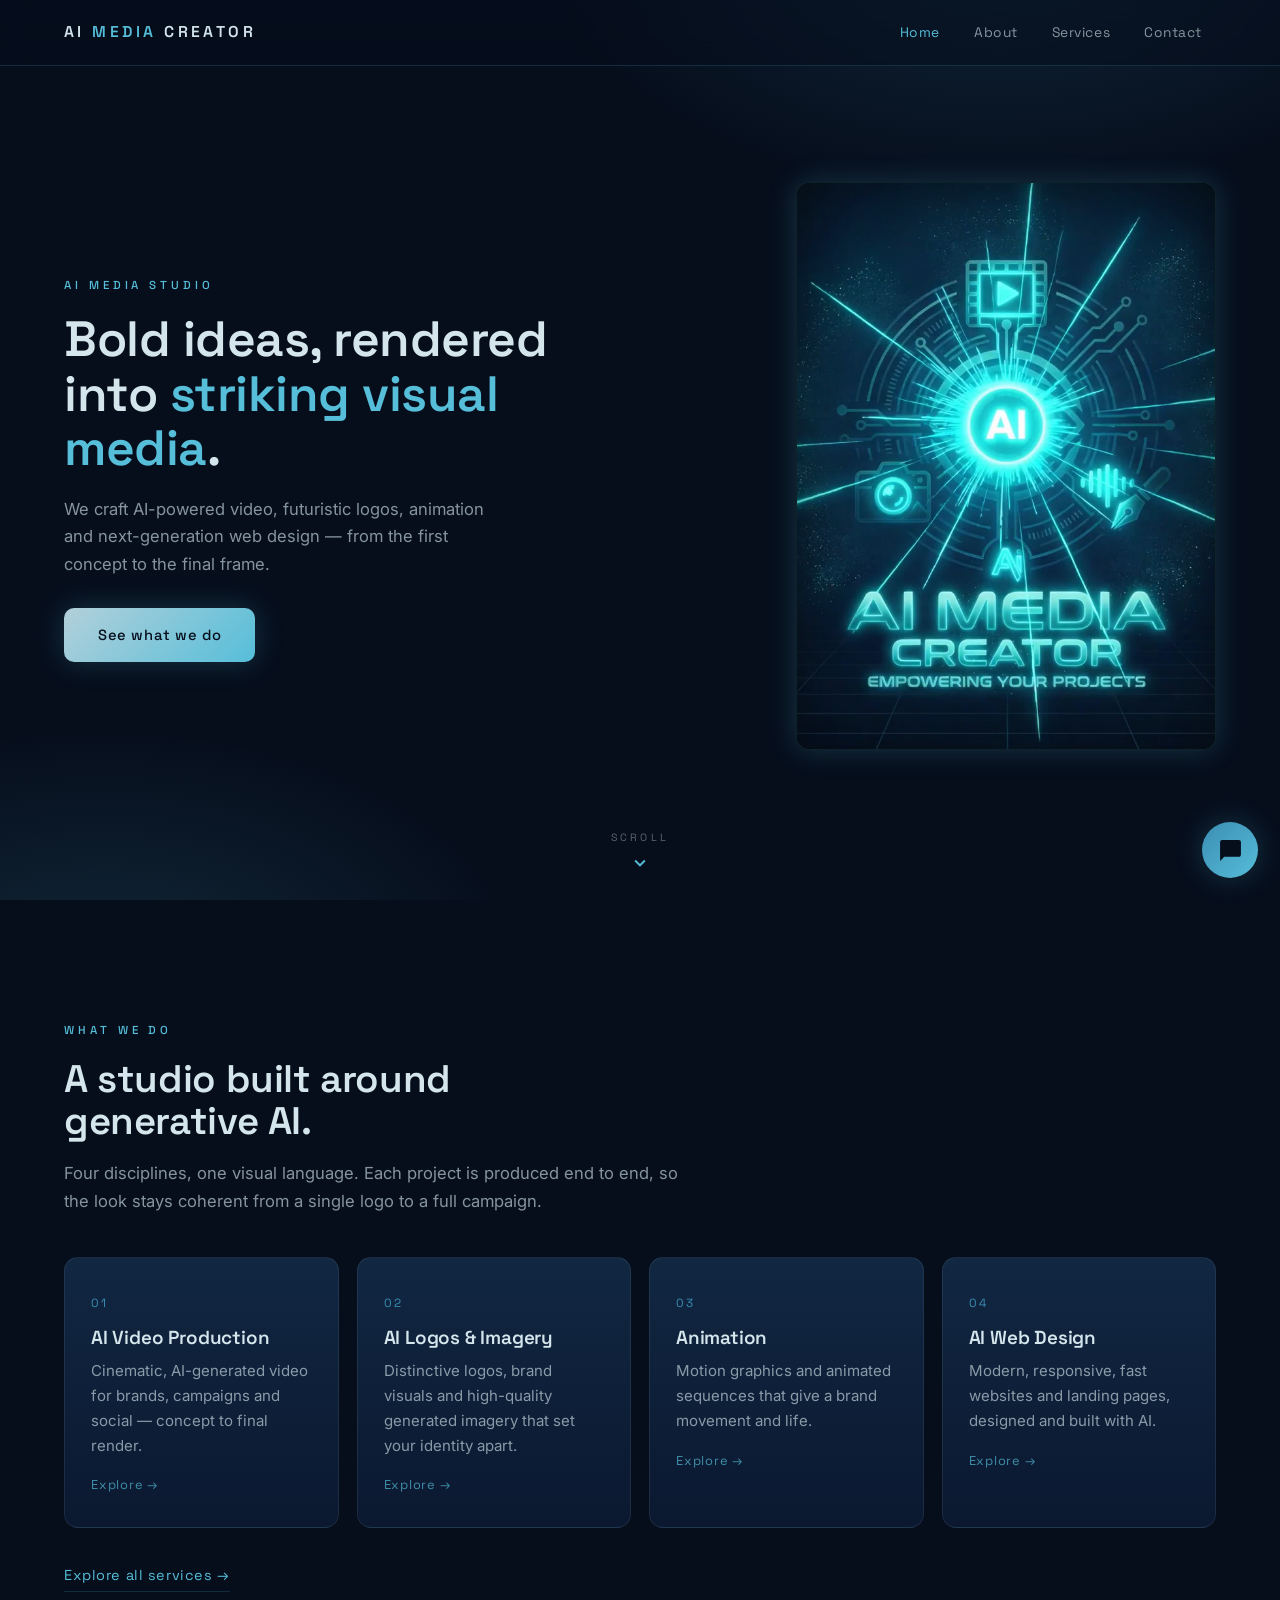
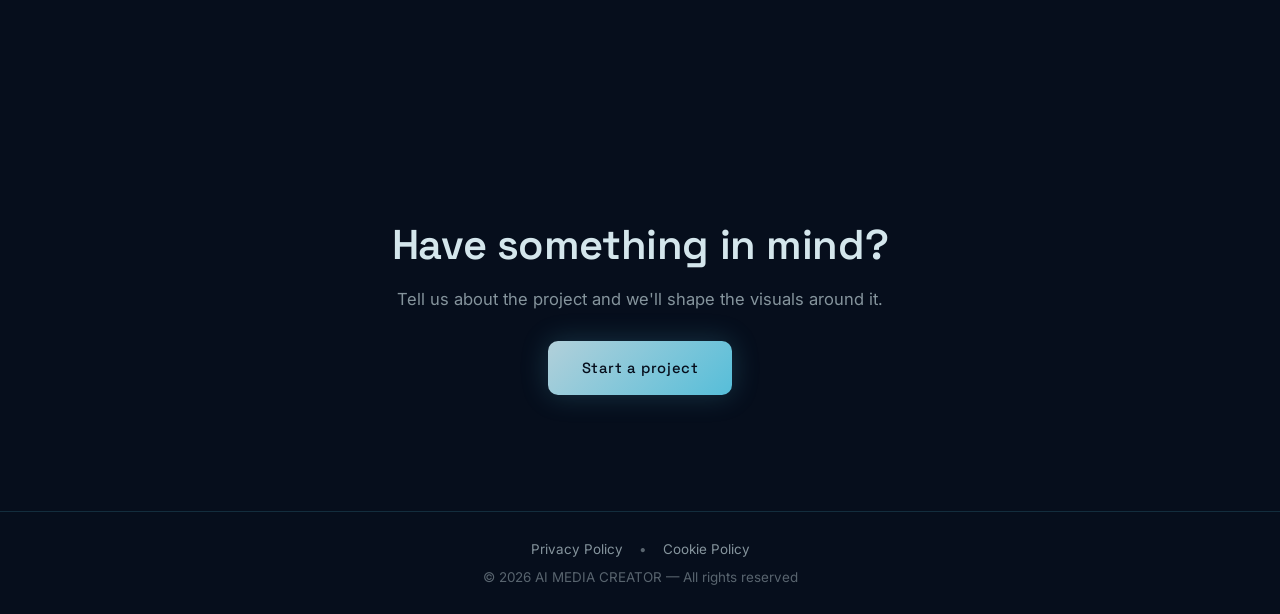
==== commit 40d56fd3: "Add files via upload" ====
--- a/mediacreator/index.html
+++ b/mediacreator/index.html
@@ -69,27 +69,32 @@
         <h2>A studio built around generative AI.</h2>
         <p class="lead">Four disciplines, one visual language. Each project is produced end to end, so the look stays coherent from a single logo to a full campaign.</p>
         <div class="grid">
-        <article class="card">
+        <a class="card" href="portfolio.html">
           <span class="idx">01</span>
           <h3>AI Video Production</h3>
           <p>Cinematic, AI-generated video for brands, campaigns and social — concept to final render.</p>
-        </article>
-        <article class="card">
+          <span class="go">Explore →</span>
+        </a>
+        <a class="card" href="portfolio.html">
           <span class="idx">02</span>
           <h3>AI Logos &amp; Imagery</h3>
           <p>Distinctive logos, brand visuals and high-quality generated imagery that set your identity apart.</p>
-        </article>
-        <article class="card">
+          <span class="go">Explore →</span>
+        </a>
+        <a class="card" href="portfolio.html">
           <span class="idx">03</span>
           <h3>Animation</h3>
           <p>Motion graphics and animated sequences that give a brand movement and life.</p>
-        </article>
-        <article class="card">
+          <span class="go">Explore →</span>
+        </a>
+        <a class="card" href="portfolio.html">
           <span class="idx">04</span>
           <h3>AI Web Design</h3>
           <p>Modern, responsive, fast websites and landing pages, designed and built with AI.</p>
-        </article>
+          <span class="go">Explore →</span>
+        </a>
         </div>
+        <a class="more" href="portfolio.html">Explore all services →</a>
       </div>
     </section>
 
--- a/mediacreator/styles.css
+++ b/mediacreator/styles.css
@@ -181,15 +181,27 @@
 /* ---------- service grid ---------- */
 .grid{ display:grid; gap:18px; grid-template-columns:repeat(auto-fit,minmax(230px,1fr)); margin-top:42px; }
 .card{
-  position:relative; padding:30px 26px; border-radius:var(--radius);
+  position:relative; display:block; padding:30px 26px; border-radius:var(--radius);
   background:linear-gradient(180deg, var(--ink-3), var(--ink-2));
-  border:1px solid var(--line-soft);
+  border:1px solid var(--line-soft); color:inherit;
   transition:transform .35s, border-color .35s, box-shadow .35s;
 }
 .card:hover{ transform:translateY(-5px); border-color:var(--line); box-shadow:var(--glow); }
 .card .idx{ font-family:var(--display); font-size:.74rem; letter-spacing:.2em; color:var(--cyan-deep); }
 .card h3{ font-size:1.18rem; margin:14px 0 10px; color:var(--text); }
 .card p{ font-size:.94rem; color:var(--muted); }
+.card .go{
+  display:inline-block; margin-top:16px; font-family:var(--display);
+  font-size:.8rem; letter-spacing:.06em; color:var(--cyan);
+  opacity:.7; transition:transform .3s, opacity .3s;
+}
+.card:hover .go{ opacity:1; transform:translateX(4px); }
+.more{
+  display:inline-block; margin-top:36px; font-family:var(--display);
+  font-size:.9rem; letter-spacing:.04em; color:var(--cyan);
+  border-bottom:1px solid var(--line); padding-bottom:3px; transition:color .25s, border-color .25s;
+}
+.more:hover{ color:var(--mist); border-color:var(--cyan); }
 
 /* ---------- showcase (portfolio videos) ---------- */
 .showcase{ display:grid; gap:20px; grid-template-columns:repeat(auto-fit,minmax(280px,1fr)); margin-top:42px; }
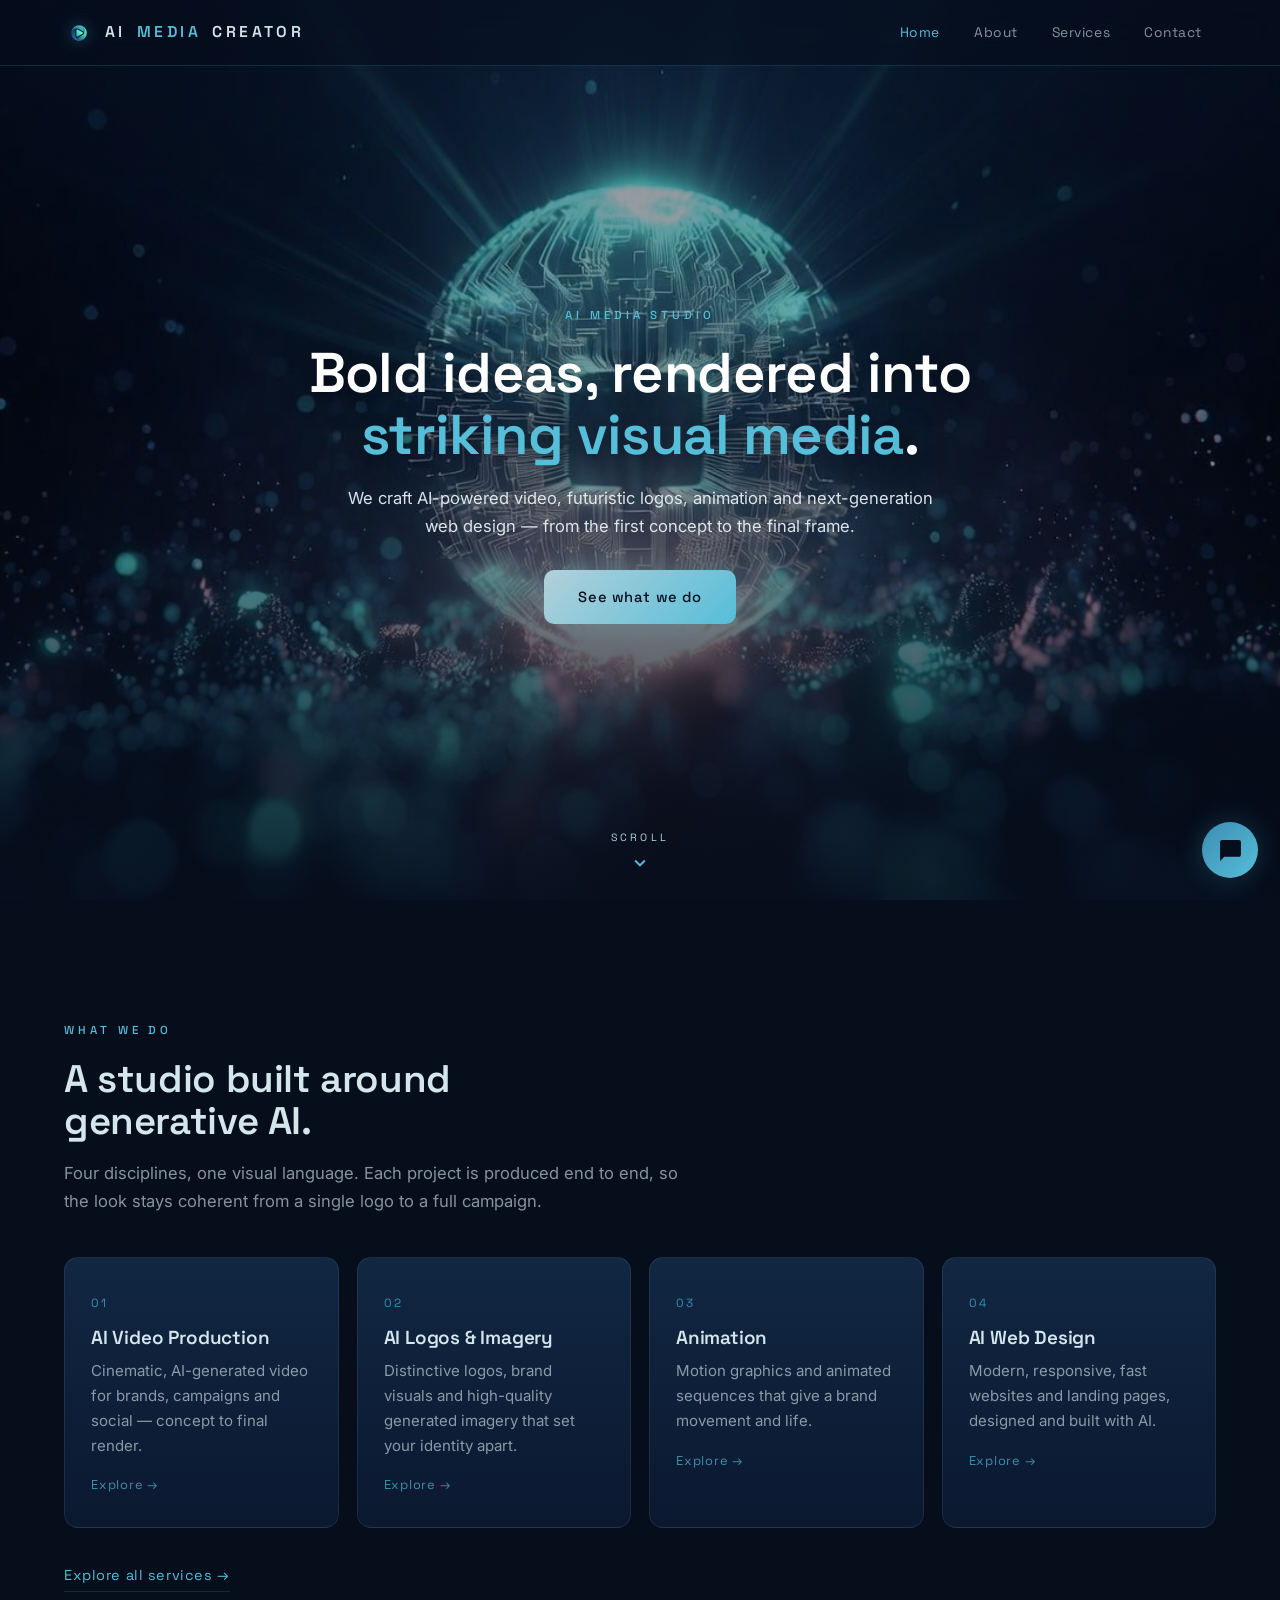
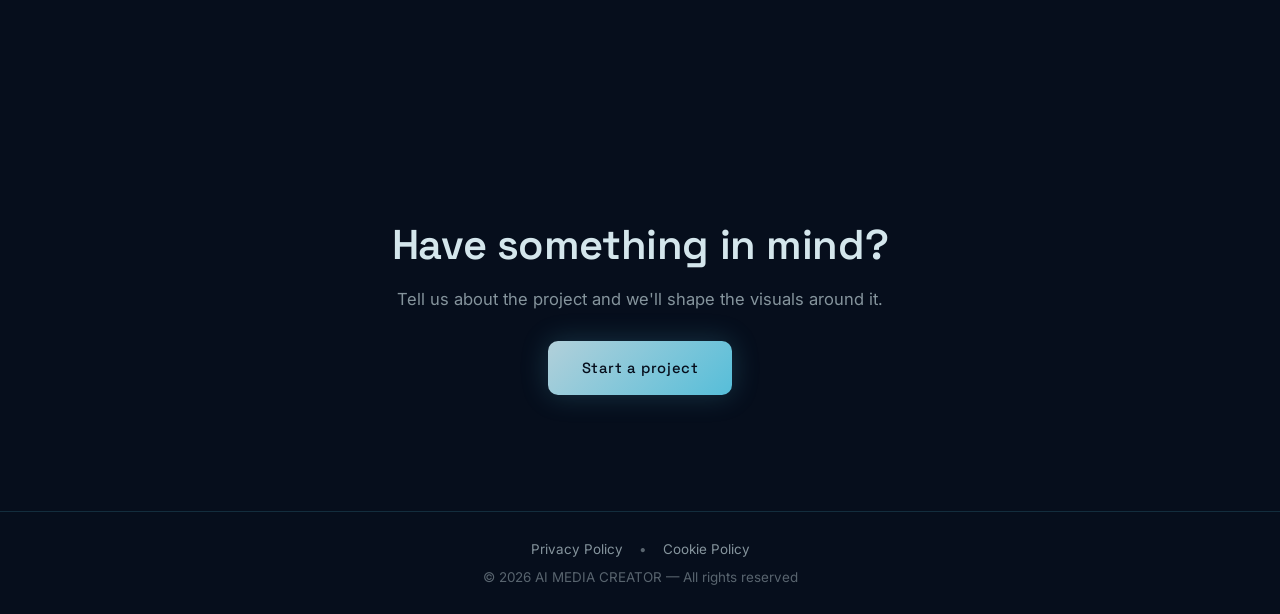
==== commit ff5e31db: "Add files via upload" ====
--- a/mediacreator/index.html
+++ b/mediacreator/index.html
@@ -11,8 +11,14 @@
   <meta property="og:description" content="AI Media Creator is a creative studio specialising in AI-powered video production, AI logos, animation and futuristic web design.">
   <meta property="og:url" content="https://ai-mediacreator.com/">
   <meta property="og:type" content="website">
-  <meta property="og:image" content="https://ai-mediacreator.com/assets/background-poster.jpg">
+  <meta property="og:image" content="https://ai-mediacreator.com/assets/og-image.jpg">
   <meta name="twitter:card" content="summary_large_image">
+
+  <link rel="icon" href="favicon.ico" sizes="any">
+  <link rel="icon" type="image/png" sizes="32x32" href="assets/favicon-32.png">
+  <link rel="icon" type="image/png" sizes="192x192" href="assets/favicon-192.png">
+  <link rel="apple-touch-icon" href="assets/apple-touch-icon.png">
+  <meta name="theme-color" content="#060e1c">
 
   <link rel="preconnect" href="https://fonts.googleapis.com">
   <link rel="preconnect" href="https://fonts.gstatic.com" crossorigin>
@@ -23,7 +29,7 @@
 <body>
 
   <header class="site-header">
-    <a class="wordmark" href="index.html">AI <b>MEDIA</b> CREATOR</a>
+    <a class="wordmark" href="index.html"><img src="assets/mark.png" alt="" class="wordmark-icon">AI <b>MEDIA</b> CREATOR</a>
     <nav class="nav-desktop">
       <a href="index.html" class="active">Home</a>
       <a href="about.html">About</a>
@@ -44,18 +50,15 @@
 
   <main>
     <section class="hero">
-      <div class="hero-grid">
-        <div class="hero-words">
-          <span class="eyebrow">AI Media Studio</span>
-          <h1>Bold ideas, rendered into <em>striking visual media</em>.</h1>
-          <p class="lead">We craft AI-powered video, futuristic logos, animation and next-generation web design — from the first concept to the final frame.</p>
-          <a href="#what" class="btn">See what we do</a>
-        </div>
-        <div class="hero-stage">
-          <video id="heroVideo" poster="assets/background-poster.jpg" autoplay muted loop playsinline preload="metadata">
-            <source src="background.mp4" type="video/mp4">
-          </video>
-        </div>
+      <video id="heroVideo" class="hero-video" poster="assets/background-poster.jpg" autoplay muted loop playsinline preload="metadata">
+        <source src="background.mp4" type="video/mp4">
+      </video>
+      <div class="hero-scrim"></div>
+      <div class="hero-inner">
+        <span class="eyebrow">AI Media Studio</span>
+        <h1>Bold ideas, rendered into <em>striking visual media</em>.</h1>
+        <p class="lead">We craft AI-powered video, futuristic logos, animation and next-generation web design — from the first concept to the final frame.</p>
+        <a href="#what" class="btn">See what we do</a>
       </div>
       <a href="#what" class="scroll-cue" id="scrollCue" aria-label="Scroll down">
         <span>SCROLL</span>
--- a/mediacreator/styles.css
+++ b/mediacreator/styles.css
@@ -137,39 +137,38 @@
 .section{ padding:clamp(64px,9vw,120px) var(--gutter); }
 .wrap{ max-width:var(--maxw); margin:0 auto; width:100%; }
 
-/* ---------- hero (home) — split: words + portrait showreel ---------- */
+/* ---------- header logo mark ---------- */
+.wordmark{ display:inline-flex; align-items:center; gap:11px; }
+.wordmark-icon{ height:30px; width:auto; filter:drop-shadow(0 0 8px rgba(86,190,217,.35)); }
+
+/* ---------- hero (home) — full-bleed cinematic video ---------- */
 .hero{
   position:relative; min-height:100svh;
-  display:flex; align-items:center;
-  padding:96px var(--gutter) 64px; overflow:hidden;
-}
-.hero-grid{
-  max-width:var(--maxw); margin:0 auto; width:100%;
-  display:grid; grid-template-columns:1.05fr .95fr;
-  gap:clamp(28px,5vw,70px); align-items:center;
-}
-.hero-words{ max-width:none; }
-.hero-words h1{
-  font-size:clamp(2.1rem,4vw,3.1rem); margin:16px 0 20px; color:var(--text);
-}
-.hero-words h1 em{ color:var(--cyan); font-style:normal; }
-.hero-words .lead{ max-width:42ch; }
-.hero-words .btn{ margin-top:30px; }
-.hero-stage{
-  position:relative; width:100%; max-width:420px; margin-left:auto;
-  aspect-ratio:816/1104;
-  border:1px solid var(--line); border-radius:var(--radius);
-  background:#000; overflow:hidden; box-shadow:var(--glow);
-}
-.hero-stage video{ width:100%; height:100%; object-fit:cover; background:#000; }
-.hero-stage::after{
-  content:""; position:absolute; inset:0; pointer-events:none;
-  box-shadow:inset 0 0 70px rgba(0,0,0,.5);
-}
+  display:flex; align-items:center; justify-content:center;
+  padding:96px var(--gutter) 72px; text-align:center; overflow:hidden;
+}
+.hero-video{
+  position:absolute; inset:0; width:100%; height:100%;
+  object-fit:cover; z-index:-2; background:#000;
+}
+.hero-scrim{
+  position:absolute; inset:0; z-index:-1;
+  background:
+    radial-gradient(120% 90% at 50% 40%, transparent 28%, rgba(6,14,28,.5) 100%),
+    linear-gradient(180deg, rgba(6,14,28,.5) 0%, rgba(6,14,28,.32) 45%, rgba(6,14,28,.86) 100%);
+}
+.hero-inner{ max-width:760px; }
+.hero-inner h1{
+  font-size:clamp(2.1rem,4.6vw,3.5rem); margin:16px 0 20px; color:#fff;
+  text-shadow:0 2px 30px rgba(0,0,0,.5);
+}
+.hero-inner h1 em{ color:var(--cyan); font-style:normal; }
+.hero-inner .lead{ margin:0 auto; color:rgba(233,243,247,.92); }
+.hero-inner .btn{ margin-top:30px; }
 .scroll-cue{
   position:absolute; left:50%; bottom:26px; transform:translateX(-50%);
   display:inline-flex; flex-direction:column; align-items:center; gap:6px;
-  color:var(--faint); font-family:var(--display); font-size:.66rem; letter-spacing:.3em;
+  color:var(--mist); font-family:var(--display); font-size:.66rem; letter-spacing:.3em;
 }
 .scroll-cue svg{ width:22px; height:22px; fill:var(--cyan); animation:bob 2.4s ease-in-out infinite; }
 .scroll-cue.active svg{ animation:bob 1s ease-in-out infinite; }
@@ -204,7 +203,9 @@
 .more:hover{ color:var(--mist); border-color:var(--cyan); }
 
 /* ---------- showcase (portfolio videos) ---------- */
-.showcase{ display:grid; gap:20px; grid-template-columns:repeat(auto-fit,minmax(280px,1fr)); margin-top:42px; }
+.showcase{ display:grid; gap:20px; grid-template-columns:repeat(4,1fr); margin-top:42px; }
+@media (max-width:1000px){ .showcase{ grid-template-columns:repeat(2,1fr); } }
+@media (max-width:560px){ .showcase{ grid-template-columns:1fr; } }
 .tile{
   border:1px solid var(--line-soft); border-radius:var(--radius); overflow:hidden;
   background:var(--ink-2); transition:transform .35s, border-color .35s, box-shadow .35s;
@@ -304,11 +305,7 @@
 @media (max-width:820px){
   .nav-desktop{ display:none; }
   .nav-toggle{ display:flex; }
-  .hero{ min-height:auto; padding:120px var(--gutter) 70px; }
-  .hero-grid{ grid-template-columns:1fr; gap:36px; text-align:center; }
-  .hero-words{ max-width:none; }
-  .hero-words .lead{ margin-left:auto; margin-right:auto; }
-  .hero-stage{ order:-1; margin:0 auto; max-width:330px; }
+  .hero{ padding:110px var(--gutter) 80px; }
   .scroll-cue{ display:none; }
 }
 @media (max-width:480px){
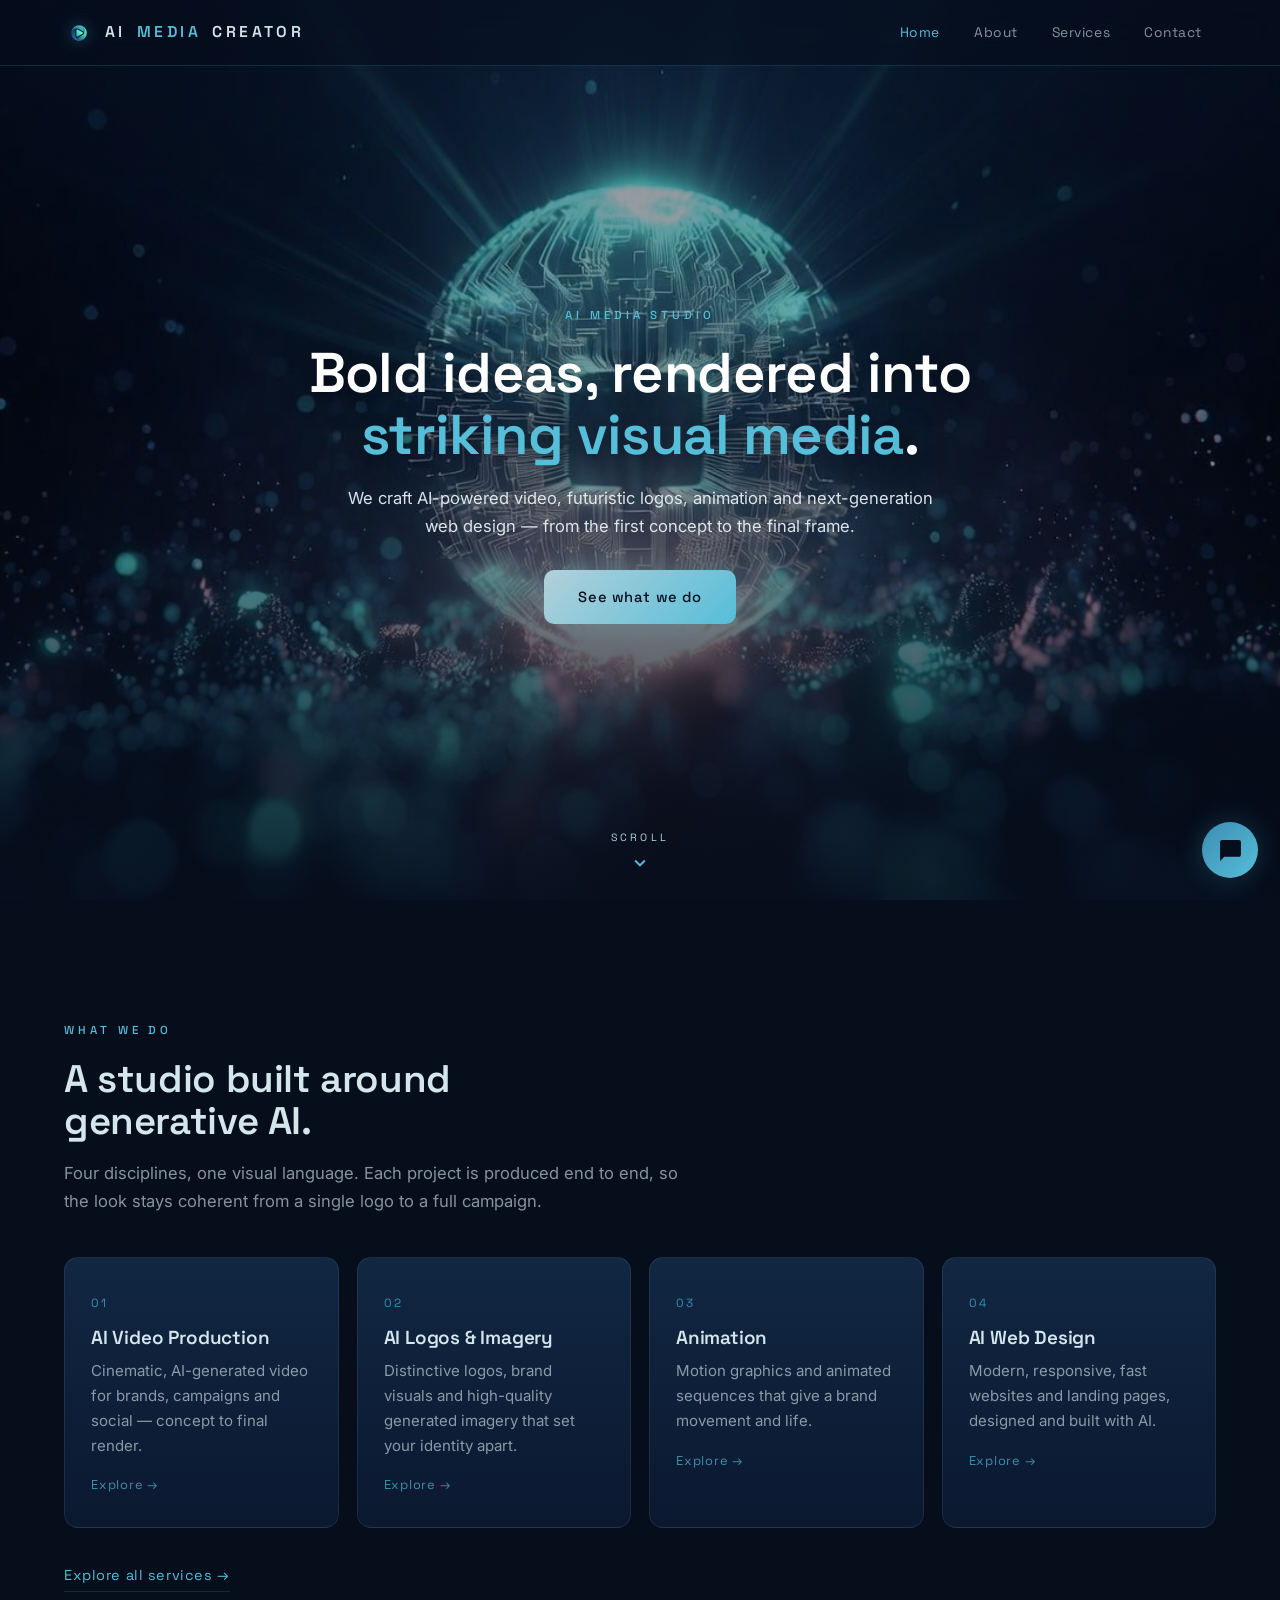
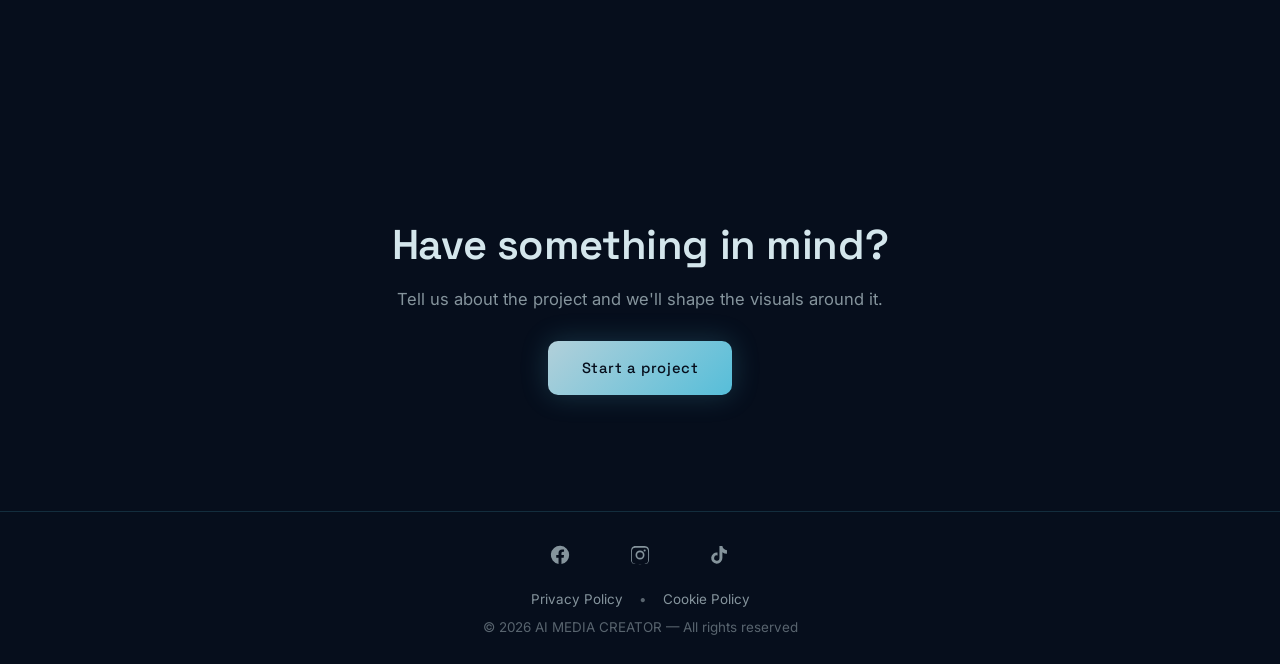
==== commit d4b2a2ad: "Add files via upload" ====
--- a/mediacreator/index.html
+++ b/mediacreator/index.html
@@ -24,7 +24,7 @@
   <link rel="preconnect" href="https://fonts.gstatic.com" crossorigin>
   <link href="https://fonts.googleapis.com/css2?family=Space+Grotesk:wght@400;500;600;700&family=Inter:wght@400;500;600&display=swap" rel="stylesheet">
   <link rel="stylesheet" href="styles.css">
-  <script type="application/ld+json">{"@context": "https://schema.org", "@type": "Organization", "name": "AI MEDIA CREATOR", "url": "https://ai-mediacreator.com/", "email": "info@ai-mediacreator.com", "description": "Creative studio specialising in AI-powered video, logos, animation and web design.", "logo": "https://ai-mediacreator.com/assets/background-poster.jpg"}</script>
+  <script type="application/ld+json">{"@context": "https://schema.org", "@type": "Organization", "name": "AI MEDIA CREATOR", "url": "https://ai-mediacreator.com/", "email": "info@ai-mediacreator.com", "description": "Creative studio specialising in AI-powered video, logos, animation and web design.", "logo": "https://ai-mediacreator.com/assets/og-image.jpg", "sameAs": ["https://www.facebook.com/aimediacreatorhq", "https://www.instagram.com/aimediacreatorhq", "https://www.tiktok.com/@aimediacreatorhq"]}</script>
 </head>
 <body>
 
@@ -111,6 +111,17 @@
   </main>
 
   <footer class="site-footer">
+    <div class="social-row">
+      <a href="https://www.facebook.com/aimediacreatorhq" target="_blank" rel="noopener" aria-label="Facebook">
+        <svg viewBox="0 0 24 24"><path d="M22 12a10 10 0 1 0-11.6 9.9v-7H7.9V12h2.5V9.8c0-2.5 1.5-3.9 3.8-3.9 1.1 0 2.2.2 2.2.2v2.4h-1.2c-1.2 0-1.6.8-1.6 1.6V12h2.8l-.4 2.9h-2.4v7A10 10 0 0 0 22 12z"/></svg>
+      </a>
+      <a href="https://www.instagram.com/aimediacreatorhq" target="_blank" rel="noopener" aria-label="Instagram">
+        <svg viewBox="0 0 24 24"><path d="M12 2.2c3.2 0 3.6 0 4.9.1 1.2.1 1.8.2 2.2.4.6.2 1 .5 1.4.9.4.4.7.8.9 1.4.2.4.4 1 .4 2.2.1 1.3.1 1.7.1 4.9s0 3.6-.1 4.9c-.1 1.2-.2 1.8-.4 2.2-.2.6-.5 1-.9 1.4-.4.4-.8.7-1.4.9-.4.2-1 .4-2.2.4-1.3.1-1.7.1-4.9.1s-3.6 0-4.9-.1c-1.2-.1-1.8-.2-2.2-.4-.6-.2-1-.5-1.4-.9-.4-.4-.7-.8-.9-1.4-.2-.4-.4-1-.4-2.2C2.2 15.6 2.2 15.2 2.2 12s0-3.6.1-4.9c.1-1.2.2-1.8.4-2.2.2-.6.5-1 .9-1.4.4-.4.8-.7 1.4-.9.4-.2 1-.4 2.2-.4C8.4 2.2 8.8 2.2 12 2.2zm0 1.8c-3.1 0-3.5 0-4.8.1-1.1.1-1.5.2-1.9.3-.5.2-.8.4-1.1.7-.3.3-.5.6-.7 1.1-.1.4-.3.8-.3 1.9-.1 1.3-.1 1.7-.1 4.8s0 3.5.1 4.8c.1 1.1.2 1.5.3 1.9.2.5.4.8.7 1.1.3.3.6.5 1.1.7.4.1.8.3 1.9.3 1.3.1 1.7.1 4.8.1s3.5 0 4.8-.1c1.1-.1 1.5-.2 1.9-.3.5-.2.8-.4 1.1-.7.3-.3.5-.6.7-1.1.1-.4.3-.8.3-1.9.1-1.3.1-1.7.1-4.8s0-3.5-.1-4.8c-.1-1.1-.2-1.5-.3-1.9-.2-.5-.4-.8-.7-1.1-.3-.3-.6-.5-1.1-.7-.4-.1-.8-.3-1.9-.3-1.3-.1-1.7-.1-4.8-.1zm0 3.1a4.9 4.9 0 1 1 0 9.8 4.9 4.9 0 0 1 0-9.8zm0 1.8a3.1 3.1 0 1 0 0 6.2 3.1 3.1 0 0 0 0-6.2zm5.1-2.9a1.1 1.1 0 1 1 0 2.3 1.1 1.1 0 0 1 0-2.3z"/></svg>
+      </a>
+      <a href="https://www.tiktok.com/@aimediacreatorhq" target="_blank" rel="noopener" aria-label="TikTok">
+        <svg viewBox="0 0 24 24"><path d="M19.6 6.7a5 5 0 0 1-3.5-1.4 5 5 0 0 1-1.5-3.1h-3.2v13.2a2.9 2.9 0 1 1-2.1-2.8V9.3a6.1 6.1 0 1 0 5.3 6V8.9a8.1 8.1 0 0 0 5 1.7z"/></svg>
+      </a>
+    </div>
     <p><a href="privacy.html">Privacy Policy</a> • <a href="cookies.html">Cookie Policy</a></p>
     <p class="copy">© 2026 AI MEDIA CREATOR — All rights reserved</p>
   </footer>
--- a/mediacreator/styles.css
+++ b/mediacreator/styles.css
@@ -255,6 +255,11 @@
   border-top:1px solid var(--line); padding:26px var(--gutter);
   text-align:center; color:var(--faint); font-size:.84rem;
 }
+.social-row{ display:flex; justify-content:center; gap:22px; margin-bottom:16px; }
+.social-row a{ display:inline-flex; padding:6px; border-radius:8px; transition:transform .25s; }
+.social-row svg{ width:22px; height:22px; fill:var(--muted); transition:fill .25s; }
+.social-row a:hover{ transform:translateY(-2px); }
+.social-row a:hover svg{ fill:var(--cyan); }
 .site-footer a{ color:var(--muted); margin:0 12px; }
 .site-footer a:hover{ color:var(--cyan); }
 .site-footer .copy{ margin-top:6px; }
